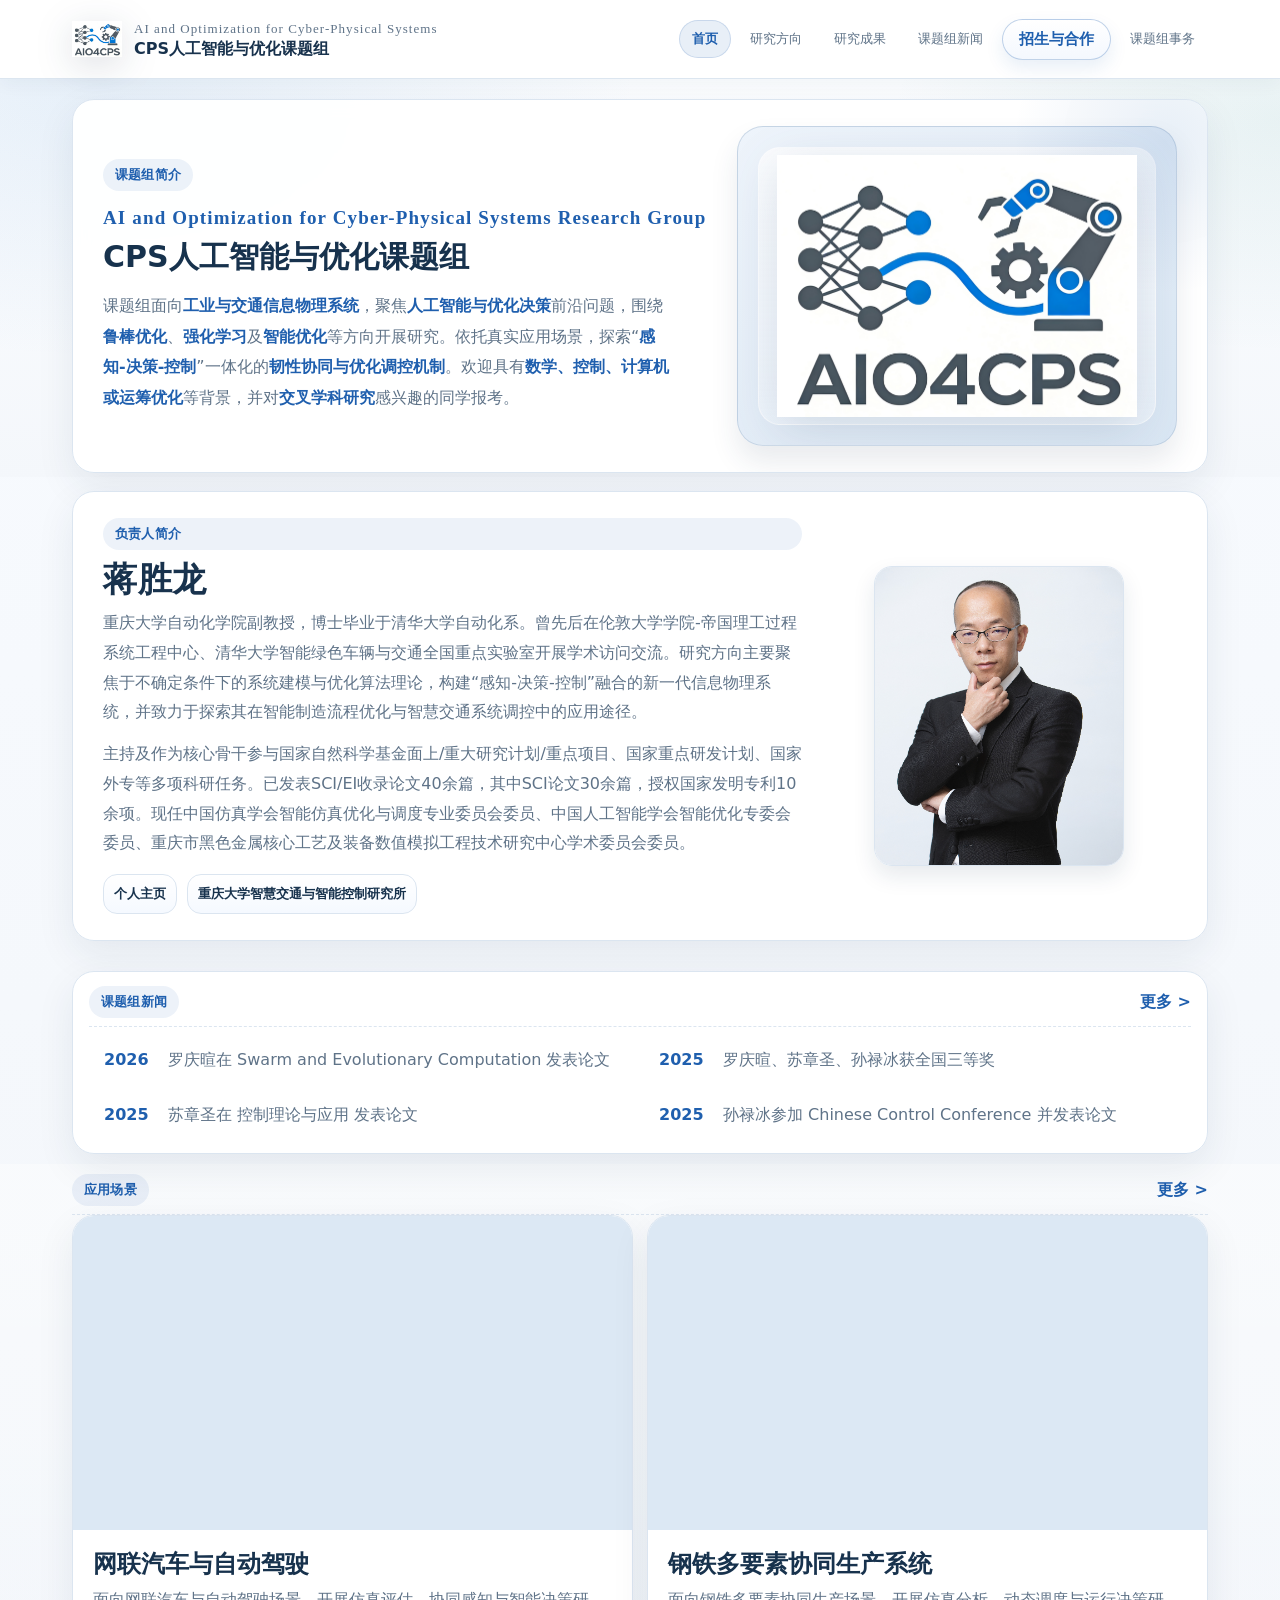
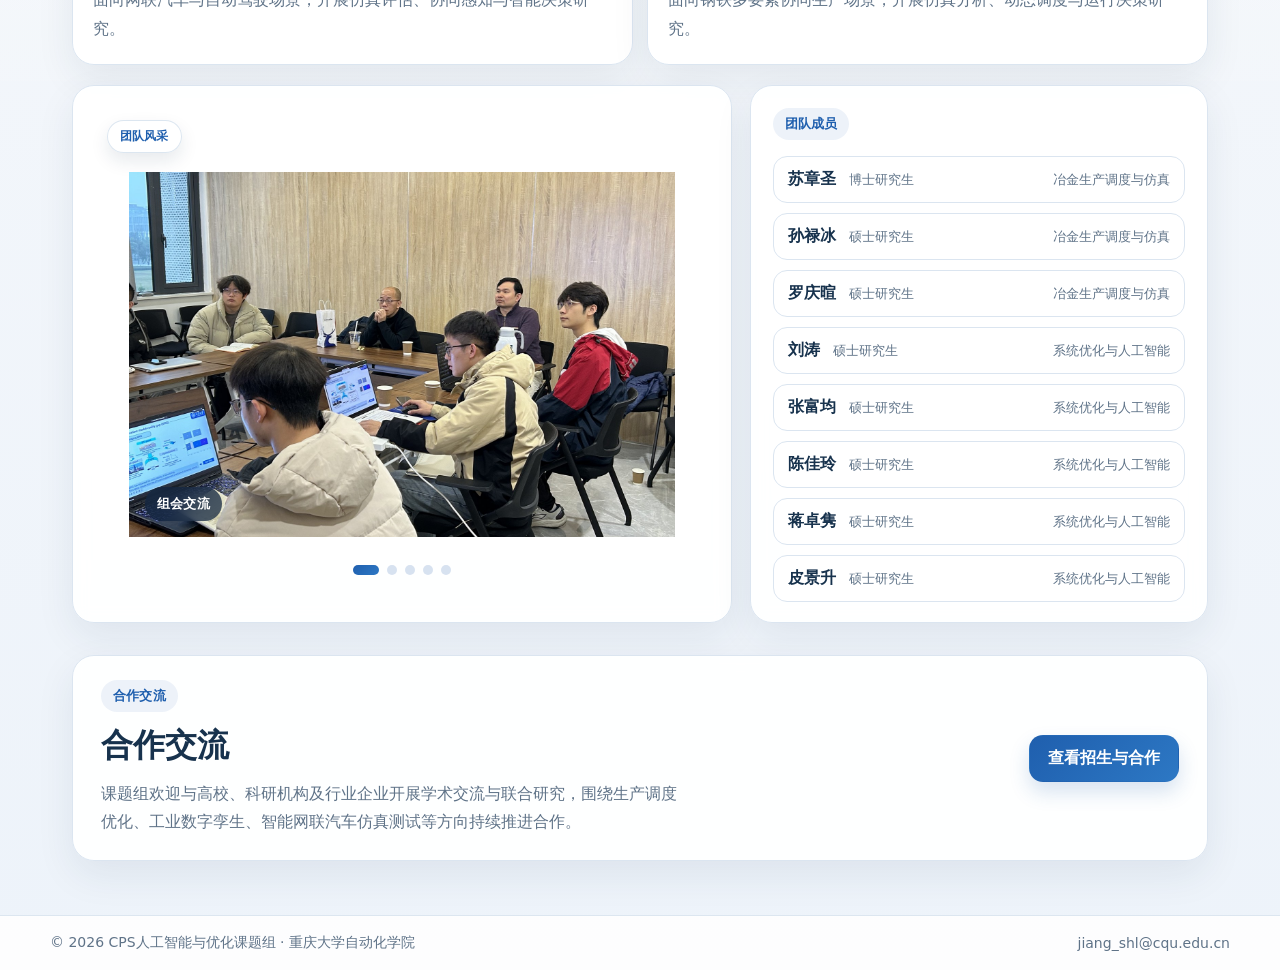
==== index.html @ ee3568c2 "Update affairs portal login" ====
<!DOCTYPE html>
<html lang="zh-CN">
<head>
<meta charset="utf-8"/>
<meta content="width=device-width,initial-scale=1" name="viewport"/>
<title>CPS人工智能与优化课题组 | 重庆大学 | 自动化学院 蒋胜龙课题组 |</title>
<meta content="CPS人工智能与优化课题组主页，展示课题组简介、研究方向、负责人简介、典型应用场景、团队风采与合作交流。" name="description"/>
<meta content="CPS人工智能与优化课题组, 重庆大学, 人工智能, 运筹优化, 信息物理系统, 智能制造, 智慧交通" name="keywords"/>
<meta content="AI and Optimization for Cyber-Physical Systems Research Group, Chongqing University" name="author"/>
<meta content="index,follow" name="robots"/>
<meta content="CPS人工智能与优化课题组 | 重庆大学" property="og:title"/>
<meta content="CPS人工智能与优化课题组主页，展示课题组简介、研究方向、负责人简介、典型应用场景、团队风采与合作交流。" property="og:description"/>
<meta content="website" property="og:type"/>
<meta content="https://aio4cps.top/" property="og:url"/>
<meta content="https://aio4cps.top/assets/img/logo.png" property="og:image"/>
<meta content="zh_CN" property="og:locale"/>
<meta content="summary_large_image" name="twitter:card"/>
<meta content="CPS人工智能与优化课题组 | 重庆大学" name="twitter:title"/>
<meta content="CPS人工智能与优化课题组主页，展示课题组简介、研究方向、负责人简介、典型应用场景、团队风采与合作交流。" name="twitter:description"/>
<meta content="https://aio4cps.top/assets/img/logo.png" name="twitter:image"/>
<meta content="#F4F7FB" name="theme-color"/>
<link href="https://aio4cps.top/" rel="canonical"/>
    <link href="assets/img/logo.png" rel="icon"/>
<link href="assets/css/styles.css" rel="stylesheet"/>
<script defer="" src="assets/js/main.js"></script>
<noscript><style>.reveal{opacity:1 !important; transform:none !important;}</style></noscript>
</head>
<body class="page-home">
<a class="skip-link" href="#main-content">跳到主要内容</a>
<div class="topbar">
<div class="container">
<div class="nav">
<a aria-label="CPS人工智能与优化课题组首页" class="brand" href="index.html">
<img alt="CPS人工智能与优化课题组标识" src="assets/img/logo.png"/>
<span class="brand-text">
<span class="t2">AI and Optimization for Cyber-Physical Systems</span>
<span class="t1">CPS人工智能与优化课题组</span>
</span>
</a>
<div aria-label="Primary" class="navlinks">
<a data-page="index.html" href="index.html">首页</a>
<a data-page="research.html" href="research.html">研究方向</a>
<a data-page="achievements.html" href="achievements.html">研究成果</a>
<a data-page="news.html" href="news.html">课题组新闻</a>
<a data-page="cooperation.html" href="cooperation.html">招生与合作</a>
<a data-page="weekly-report.html" href="weekly-report.html">课题组事务</a>
</div>
<button aria-controls="mobileNav" aria-expanded="false" aria-label="打开导航菜单" class="hamburger" id="hamburger">菜单</button>
</div>
<div aria-label="移动端导航" class="mobile" hidden="" id="mobileNav">
<a data-page="index.html" href="index.html">首页</a>
<a data-page="research.html" href="research.html">研究方向</a>
<a data-page="achievements.html" href="achievements.html">研究成果</a>
<a data-page="news.html" href="news.html">课题组新闻</a>
<a data-page="cooperation.html" href="cooperation.html">招生与合作</a>
<a data-page="weekly-report.html" href="weekly-report.html">课题组事务</a>
</div>
</div>
</div>
<main id="main-content">
<section class="home-intro section-tight">
<div class="container">
<div class="intro-shell card-soft reveal">
<div class="intro-copy">
<span class="section-chip">课题组简介</span>
<div class="intro-name-en">AI and Optimization for Cyber-Physical Systems Research Group</div>
<h1>CPS人工智能与优化课题组</h1>
<p class="hero-lead">
课题组面向<strong class="hero-emphasis">工业与交通信息物理系统</strong>，聚焦<strong class="hero-emphasis">人工智能与优化决策</strong>前沿问题，围绕<strong class="hero-emphasis">鲁棒优化</strong>、<strong class="hero-emphasis">强化学习</strong>及<strong class="hero-emphasis">智能优化</strong>等方向开展研究。依托真实应用场景，探索“<strong class="hero-emphasis">感知-决策-控制</strong>”一体化的<strong class="hero-emphasis">韧性协同与优化调控机制</strong>。欢迎具有<strong class="hero-emphasis">数学、控制、计算机或运筹优化</strong>等背景，并对<strong class="hero-emphasis">交叉学科研究</strong>感兴趣的同学报考。
</p>
</div>
                <div aria-hidden="true" class="intro-visual intro-logo-wrap"><div class="intro-logo-stage"><img alt="" class="intro-logo-large" src="assets/img/logo.png"/></div></div>
</div>
</div>
</section>
<section class="section home-overview-section" id="overview">
<div class="container">
<article class="mentor-merged-card card-soft reveal">
<div class="mentor-merged-copy">
<span class="section-chip">负责人简介</span>
<div class="mentor-name-hero">蒋胜龙</div>
<p>重庆大学自动化学院副教授，博士毕业于清华大学自动化系。曾先后在伦敦大学学院-帝国理工过程系统工程中心、清华大学智能绿色车辆与交通全国重点实验室开展学术访问交流。研究方向主要聚焦于不确定条件下的系统建模与优化算法理论，构建“感知-决策-控制”融合的新一代信息物理系统，并致力于探索其在智能制造流程优化与智慧交通系统调控中的应用途径。</p>
<p>主持及作为核心骨干参与国家自然科学基金面上/重大研究计划/重点项目、国家重点研发计划、国家外专等多项科研任务。已发表SCI/EI收录论文40余篇，其中SCI论文30余篇，授权国家发明专利10余项。现任中国仿真学会智能仿真优化与调度专业委员会委员、中国人工智能学会智能优化专委会委员、重庆市黑色金属核心工艺及装备数值模拟工程技术研究中心学术委员会委员。</p>
<div class="mentor-link-tags">
<a class="topic-pill" href="https://faculty.cqu.edu.cn/ShenglongJiang/zh_CN/index/341867/list/index.htm" rel="noopener" target="_blank">个人主页</a>
<a class="topic-pill" href="https://accu.cqu.edu.cn/kxyj/yjs/zhjtyznkzyjs.htm" rel="noopener" target="_blank">重庆大学智慧交通与智能控制研究所</a>
</div>
</div>
<div class="mentor-merged-side">
<div class="mentor-portrait-shell"><img alt="蒋胜龙老师照片" decoding="async" loading="lazy" src="assets/img/teacher.png"/></div>
</div>
</article>
</div>
</section>
<section class="section section-news-strip">
<div class="container">
<div class="news-strip card-soft reveal">
<div class="news-strip-head"><span class="section-chip">课题组新闻</span><a class="more-link" href="news.html">更多 &gt;</a></div>
<div class="news-strip-list">
<a class="news-strip-item" href="news.html#news-2026-swevo"><span class="news-strip-year">2026</span><span>罗庆暄在 Swarm and Evolutionary Computation 发表论文</span></a>
<a class="news-strip-item" href="news.html#news-2025-huawei-cup"><span class="news-strip-year">2025</span><span>罗庆暄、苏章圣、孙禄冰获全国三等奖</span></a>
<a class="news-strip-item" href="news.html#news-2025-cta"><span class="news-strip-year">2025</span><span>苏章圣在 控制理论与应用 发表论文</span></a>
<a class="news-strip-item" href="news.html#news-2025-ccc"><span class="news-strip-year">2025</span><span>孙禄冰参加 Chinese Control Conference 并发表论文</span></a>
</div>
</div>
</div>
</section>
<section class="section section-surface" id="focus-showcase">
<div class="container">
<div class="news-strip-head reveal">
<span class="section-chip">应用场景</span>
<a class="more-link" href="research.html">更多 &gt;</a>
</div>
<div class="focus-grid">
<article class="focus-card card-soft reveal">
<div class="focus-media"><video autoplay="" loop="" muted="" playsinline="" preload="metadata" src="assets/img/traffic-demo.mp4"></video></div>
<div class="focus-body">
<h3>网联汽车与自动驾驶</h3>
<p>面向网联汽车与自动驾驶场景，开展仿真评估、协同感知与智能决策研究。</p>
</div>
</article>
<article class="focus-card card-soft reveal">
<div class="focus-media"><video autoplay="" loop="" muted="" playsinline="" preload="metadata" src="assets/img/digital-twin-demo.mp4"></video></div>
<div class="focus-body">
<h3>钢铁多要素协同生产系统</h3>
<p>面向钢铁多要素协同生产场景，开展仿真分析、动态调度与运行决策研究。</p>
</div>
</article>
</div>
</div>
</section>
<section class="section section-team-vibes" id="team-vibes">
<div class="container">
<div class="team-vibes-grid">
<div class="team-gallery card-soft reveal" data-carousel="" data-interval="4200">
<div class="team-gallery-stage"><span class="team-gallery-chip">团队风采</span><figure aria-hidden="false" class="team-gallery-slide active" data-carousel-slide="">
<img alt="组会交流" loading="lazy" src="assets/img/team-photo-1.jpg"/>
<figcaption>组会交流</figcaption>
</figure><figure aria-hidden="true" class="team-gallery-slide" data-carousel-slide="">
<img alt="学术讨论" loading="lazy" src="assets/img/team-photo-2.jpg"/>
<figcaption>学术讨论</figcaption>
</figure><figure aria-hidden="true" class="team-gallery-slide" data-carousel-slide="">
<img alt="参加学术报告" loading="lazy" src="assets/img/team-photo-3.jpg"/>
<figcaption>参加学术报告</figcaption>
</figure><figure aria-hidden="true" class="team-gallery-slide" data-carousel-slide="">
<img alt="学术会议" loading="lazy" src="assets/img/team-photo-4.jpg"/>
<figcaption>学术会议</figcaption>
</figure><figure aria-hidden="true" class="team-gallery-slide" data-carousel-slide="">
<img alt="户外活动" loading="lazy" src="assets/img/team-photo-5.jpg"/>
<figcaption>户外活动</figcaption>
</figure></div>
<div class="team-gallery-dots" role="tablist" aria-label="团队风采图片切换"><button aria-label="查看组会交流" aria-selected="true" class="team-gallery-dot active" data-carousel-dot="" role="tab" type="button"></button><button aria-label="查看学术讨论" aria-selected="false" class="team-gallery-dot" data-carousel-dot="" role="tab" type="button"></button><button aria-label="查看参加学术报告" aria-selected="false" class="team-gallery-dot" data-carousel-dot="" role="tab" type="button"></button><button aria-label="查看学术会议" aria-selected="false" class="team-gallery-dot" data-carousel-dot="" role="tab" type="button"></button><button aria-label="查看户外活动" aria-selected="false" class="team-gallery-dot" data-carousel-dot="" role="tab" type="button"></button></div>
</div>
<div class="team-side-stack">
<article class="team-side-card card-soft reveal">
<span class="section-chip">团队成员</span>
<ul class="name-list"><li><span>苏章圣 <em>博士研究生</em></span><em>冶金生产调度与仿真</em></li><li><span>孙禄冰 <em>硕士研究生</em></span><em>冶金生产调度与仿真</em></li><li><span>罗庆暄 <em>硕士研究生</em></span><em>冶金生产调度与仿真</em></li><li><span>刘涛 <em>硕士研究生</em></span><em>系统优化与人工智能</em></li><li><span>张富均 <em>硕士研究生</em></span><em>系统优化与人工智能</em></li><li><span>陈佳玲 <em>硕士研究生</em></span><em>系统优化与人工智能</em></li><li><span>蒋卓隽 <em>硕士研究生</em></span><em>系统优化与人工智能</em></li><li><span>皮景升 <em>硕士研究生</em></span><em>系统优化与人工智能</em></li></ul>
</article>
</div>
</div>
</div>
</section>
<section class="section" id="cooperation-network">
<div class="container">
<article class="cooperation-cta card-soft reveal">
<div class="cooperation-cta-copy">
<span class="section-chip">合作交流</span>
<h2>合作交流</h2>
<p>课题组欢迎与高校、科研机构及行业企业开展学术交流与联合研究，围绕生产调度优化、工业数字孪生、智能网联汽车仿真测试等方向持续推进合作。</p>
</div>
<div class="cooperation-cta-action">
<a class="btn-primary" href="cooperation.html">查看招生与合作</a>
</div>
</article>
</div>
</section>
</main>
<div class="footer">
<div class="container footer-row">
<div>© <span data-current-year=""></span> CPS人工智能与优化课题组 · 重庆大学自动化学院</div>
<div><a href="mailto:jiang_shl@cqu.edu.cn">jiang_shl@cqu.edu.cn</a></div>
</div>
</div>
</body>
</html>
---- assets/css/styles.css ----
:root{
  --bg:#f4f7fb;
  --bg-2:#edf3fa;
  --surface:#ffffff;
  --surface-soft:rgba(255,255,255,.94);
  --line:#dbe5f0;
  --line-strong:#c8d8ea;
  --text:#17324d;
  --muted:#5f7388;
  --primary:#1f5fae;
  --primary-2:#2d78c4;
  --accent:#0f766e;
  --gold:#c18b2f;
  --shadow:0 14px 38px rgba(24,50,77,.08);
  --shadow-soft:0 8px 20px rgba(24,50,77,.06);
  --radius:22px;
  --radius-sm:16px;
  --max:1180px;
}
*{box-sizing:border-box}
html{scroll-behavior:smooth}
body{margin:0;font-family:ui-sans-serif,system-ui,-apple-system,Segoe UI,Roboto,Arial,"PingFang SC","Microsoft YaHei",sans-serif;color:var(--text);background:linear-gradient(180deg,#f8fbff 0%, var(--bg) 52%, var(--bg-2) 100%);min-height:100vh}
a{color:inherit;text-decoration:none}
img,video{display:block;max-width:100%}
svg{width:1em;height:1em;fill:none;stroke:currentColor;stroke-width:1.8;stroke-linecap:round;stroke-linejoin:round}
.container{max-width:var(--max);margin:0 auto;padding:0 22px}
.skip-link{position:absolute;left:-9999px;top:auto}.skip-link:focus{left:14px;top:14px;z-index:120;background:#fff;padding:10px 14px;border-radius:10px;border:1px solid var(--line)}
.topbar{position:sticky;top:0;z-index:60;background:rgba(255,255,255,.92);backdrop-filter:blur(14px);border-bottom:1px solid rgba(219,229,240,.95);box-shadow:0 6px 16px rgba(24,50,77,.04)}
.nav{display:flex;align-items:center;justify-content:space-between;gap:18px;padding:14px 0}
.brand{display:flex;align-items:center;gap:12px;min-width:0}
.brand img{width:36px;height:36px;flex:none}
.brand .t1{font-weight:800;letter-spacing:.2px}
.mentor-name-link,.mentor-portrait-link{color:inherit;text-decoration:none}
.mentor-name-link:hover{color:var(--primary)}
.mentor-portrait-link{display:inline-block}
.brand .t2{font-size:12px;color:var(--muted);margin-top:2px;white-space:nowrap}
.navlinks{display:flex;align-items:center;gap:8px;flex-wrap:wrap;justify-content:flex-end}
.navlinks a,.mobile a{padding:10px 14px;border-radius:999px;color:var(--muted);font-size:14px;border:1px solid transparent;transition:.22s ease}
.navlinks a:hover,.mobile a:hover{background:#fff;color:var(--primary);border-color:var(--line)}
.navlinks a.active,.mobile a.active{background:rgba(31,95,174,.10);border-color:rgba(31,95,174,.16);color:var(--primary);font-weight:700}
.hamburger{display:none;border:1px solid var(--line);background:#fff;border-radius:12px;padding:9px 12px;color:var(--text)}
.mobile{display:none;flex-direction:column;gap:6px;padding:0 0 14px}
.section{padding:54px 0}.section-tight{padding:38px 0}.section-surface{background:linear-gradient(180deg, rgba(255,255,255,.42), rgba(255,255,255,.08))}
.card-soft{background:var(--surface-soft);border:1px solid var(--line);border-radius:var(--radius);box-shadow:var(--shadow);backdrop-filter:blur(8px)}
.section-chip{display:inline-flex;align-items:center;padding:7px 12px;border-radius:999px;background:rgba(31,95,174,.08);color:var(--primary);font-size:13px;font-weight:700;letter-spacing:.2px}
.eyebrow{display:inline-flex;align-items:center;gap:8px;padding:9px 14px;border-radius:999px;background:#fff;border:1px solid var(--line);color:var(--muted);font-size:13px;box-shadow:var(--shadow-soft)}
.section-head{display:flex;align-items:flex-end;justify-content:space-between;gap:16px;margin-bottom:24px}.section-head h2{margin:10px 0 0;font-size:30px;line-height:1.22}.section-head p{margin:10px 0 0;color:var(--muted);max-width:62ch;line-height:1.7}.split-head{align-items:center}.more-link{color:var(--primary);font-weight:700;white-space:nowrap}
.page-title{margin:12px 0 0;font-size:40px;line-height:1.1}.page-lead{margin:12px 0 0;color:var(--muted);line-height:1.75;max-width:60ch}
.home-hero{padding:46px 0 22px;background:radial-gradient(1000px 500px at 8% 0%, rgba(45,120,196,.10), transparent 56%), radial-gradient(800px 520px at 100% 15%, rgba(15,118,110,.08), transparent 58%), linear-gradient(180deg,#f9fcff 0%, rgba(244,247,251,.96) 100%)}
.home-hero-grid{display:grid;grid-template-columns:1.2fr .9fr;gap:22px;align-items:stretch}
.hero-panel{padding:34px 34px 30px;position:relative;overflow:hidden}
.hero-panel::after{content:"";position:absolute;right:-70px;top:-70px;width:250px;height:250px;border-radius:50%;background:radial-gradient(circle, rgba(31,95,174,.12), transparent 66%)}
.hero-panel h1{margin:18px 0 0;font-size:48px;line-height:1.04;letter-spacing:-.8px}
.hero-lead{margin:16px 0 0;color:var(--muted);font-size:17px;line-height:1.88;max-width:60ch}
.hero-emphasis{color:var(--primary);font-weight:800;text-decoration:none}
.hero-stats{display:grid;grid-template-columns:repeat(3,1fr);gap:14px;margin-top:26px}
.stat-card{padding:18px;border-radius:18px;background:linear-gradient(180deg,#fff,#f6f9fd);border:1px solid var(--line);display:grid;gap:4px;transition:.22s ease;min-height:102px}
.stat-card:hover{transform:translateY(-2px);border-color:rgba(31,95,174,.24);box-shadow:var(--shadow-soft)}
.stat-card strong{font-size:34px;color:var(--primary);line-height:1}.stat-card span{font-size:14px;color:var(--muted)}
.hero-actions{display:flex;flex-wrap:wrap;gap:12px;margin-top:24px}
.btn-primary,.btn-secondary{display:inline-flex;align-items:center;justify-content:center;padding:12px 18px;border-radius:14px;border:1px solid transparent;font-weight:700;transition:.22s ease}
.btn-primary{background:linear-gradient(135deg,var(--primary),var(--primary-2));color:#fff;box-shadow:0 10px 20px rgba(31,95,174,.18)}
.btn-primary:hover{transform:translateY(-1px);opacity:.98}
.btn-secondary{background:#fff;border-color:var(--line);color:var(--text)}
.btn-secondary:hover{border-color:rgba(31,95,174,.24);color:var(--primary)}
.pi-panel{display:grid;grid-template-columns:220px 1fr;min-height:100%}
.pi-media{padding:20px;border-right:1px solid var(--line);display:flex;align-items:center;justify-content:center;background:linear-gradient(180deg,#f5f8fd,#eef4fb)}
.pi-media img{width:100%;height:100%;max-height:320px;object-fit:cover;border-radius:18px;border:1px solid var(--line)}
.pi-body{padding:28px}
.pi-body h2{margin:16px 0 4px;font-size:28px}.pi-sub{color:var(--primary);font-weight:700}.pi-body p{margin:14px 0 0;color:var(--muted);line-height:1.8}
.pi-meta{display:grid;gap:12px;margin-top:18px}.pi-meta div{display:flex;gap:10px;align-items:flex-start;color:var(--muted);line-height:1.7}.pi-meta span:first-child{color:var(--primary);font-size:18px;margin-top:2px}
.news-strip{padding:16px 18px}.news-strip-head{display:flex;align-items:center;justify-content:space-between;gap:12px;padding-bottom:10px;border-bottom:1px dashed var(--line)}
.news-strip-list{display:grid;grid-template-columns:repeat(2,minmax(0,1fr));gap:10px;margin-top:14px}.news-strip-item{display:flex;gap:12px;align-items:flex-start;padding:12px 14px;border-radius:14px;background:#fff;border:1px solid transparent;color:var(--muted)}.news-strip-item:hover{border-color:var(--line-strong);color:var(--text)}.news-strip-year{color:var(--primary);font-weight:700;min-width:52px}
.direction-grid{display:grid;grid-template-columns:repeat(2,minmax(0,1fr));gap:18px}.direction-card{padding:22px 22px 20px}.direction-icon{width:46px;height:46px;border-radius:14px;display:grid;place-items:center;background:rgba(31,95,174,.08);color:var(--primary);font-size:22px}.direction-card h3{margin:16px 0 8px;font-size:22px}.direction-card p{margin:0;color:var(--muted);line-height:1.75}
.focus-grid{display:grid;grid-template-columns:repeat(2,minmax(0,1fr));gap:20px}.focus-card{overflow:hidden}.focus-media{aspect-ratio:16/9;background:#dce8f4}.focus-media video,.focus-media img{width:100%;height:100%;object-fit:cover}.focus-body{padding:22px 22px 24px}.focus-tag{display:inline-flex;padding:6px 10px;border-radius:999px;background:rgba(193,139,47,.12);color:#8e6420;font-size:12px;font-weight:700;letter-spacing:.2px}.focus-body h3{margin:14px 0 8px;font-size:26px}.focus-body p{margin:0;color:var(--muted);line-height:1.8}
.focus-media-contain{display:flex;align-items:stretch;justify-content:center;background:#eef3f8}
.focus-media-contain img{object-fit:contain;background:#eef3f8}
.partner-grid{display:grid;grid-template-columns:repeat(4,minmax(0,1fr));gap:18px}.partner-card{padding:22px}.partner-name{font-size:20px;font-weight:800;color:var(--primary);margin-bottom:10px}.partner-card p{margin:0;color:var(--muted);line-height:1.72}
.page-hero{background:linear-gradient(180deg,#f9fbfe 0%, rgba(244,247,251,.88) 100%);border-bottom:1px solid rgba(219,229,240,.82)}
.page-hero-grid{display:grid;grid-template-columns:1.25fr .75fr;gap:22px;align-items:start}
.page-metrics{display:grid;grid-template-columns:repeat(3,minmax(210px,240px));justify-content:center;gap:14px}.metric-card{display:grid;place-items:center;text-align:center;gap:6px;padding:18px 14px;background:#fff;border-radius:18px;border:1px solid var(--line);box-shadow:var(--shadow-soft)}.metric-card strong{font-size:42px;line-height:1;color:var(--primary)}.metric-card span:last-child{color:var(--muted)}.metric-icon{font-size:22px;color:var(--gold)}
.page-aside{padding:22px}.page-aside h3{margin:0 0 12px;font-size:20px}.page-aside p{margin:0;color:var(--muted);line-height:1.75}
.section-nav{display:flex;flex-wrap:wrap;gap:10px;margin-top:22px}.section-nav a{padding:10px 14px;border-radius:999px;background:#fff;border:1px solid var(--line);color:var(--muted);font-weight:700}.section-nav a:hover{border-color:var(--line-strong);color:var(--primary)}
.project-grid{display:grid;grid-template-columns:repeat(2,minmax(0,1fr));gap:18px}.project-card{padding:22px}.project-head{display:grid;gap:12px}.project-fund{font-size:13px;color:var(--primary);font-weight:700}.badge-row{display:flex;flex-wrap:wrap;gap:8px}.badge,.pill{display:inline-flex;align-items:center;padding:6px 10px;border-radius:999px;background:#eef5ff;color:var(--primary);font-size:12px;font-weight:700}.pill-group{display:flex;gap:8px;flex-wrap:wrap}
.project-card h3{margin:14px 0 8px;font-size:22px;line-height:1.45}.project-card p{margin:0;color:var(--muted);line-height:1.78}
.accordion{margin-top:18px;border-radius:20px;border:1px solid var(--line);background:rgba(255,255,255,.95);box-shadow:var(--shadow-soft);overflow:hidden}.accordion + .accordion{margin-top:16px}.accordion summary{cursor:pointer;list-style:none;padding:18px 22px;font-size:18px;font-weight:800;display:flex;align-items:center;justify-content:space-between}.accordion summary::-webkit-details-marker{display:none}.accordion summary::after{content:"+";font-size:24px;line-height:1;color:var(--primary)}.accordion[open] summary::after{content:"−"}.accordion-body{padding:0 22px 22px}
.text-list,.mini-list{list-style:none;margin:0;padding:0;display:grid;gap:12px}.text-list li{padding:16px 0;border-top:1px dashed var(--line);display:grid;gap:6px}.text-list li:first-child{border-top:none}.text-list strong{font-size:16px;line-height:1.6}.text-list span{color:var(--muted);font-size:14px;line-height:1.7}
.paper-list{list-style:none;margin:0;padding:0;display:grid;gap:0}.paper-item{display:grid;grid-template-columns:1fr auto;gap:14px;padding:18px 0;border-top:1px dashed var(--line);align-items:start}.paper-item:first-child{border-top:none}.paper-index{display:none}.paper-content{display:grid;gap:6px}.paper-title{font-size:17px;font-weight:700;line-height:1.65}.paper-title-link{color:var(--text);transition:.2s ease}.paper-title-link:hover{color:var(--primary)}.paper-arrow{margin-left:6px;font-size:14px}.paper-meta,.paper-source{color:var(--muted);font-size:14px;line-height:1.72}.paper-type{font-size:12px;font-weight:700;color:var(--primary);background:#eff5fe;border:1px solid #d8e6f7;border-radius:999px;padding:6px 10px;white-space:nowrap}
.news-layout{display:grid;grid-template-columns:1fr 310px;gap:22px;align-items:start}.news-stack{display:grid;gap:16px}.news-card{display:grid;grid-template-columns:110px 1fr;overflow:hidden}.news-date{background:linear-gradient(180deg,#eef5ff,#f8fbff);border-right:1px solid var(--line);display:flex;align-items:center;justify-content:center;font-size:22px;font-weight:800;color:var(--primary);padding:24px}.news-body{padding:22px 22px 20px}.news-tag{display:inline-flex;padding:5px 10px;border-radius:999px;background:rgba(15,118,110,.10);color:var(--accent);font-size:12px;font-weight:700}.news-body h3{margin:14px 0 8px;font-size:22px;line-height:1.45}.news-body p{margin:0;color:var(--muted);line-height:1.76}.news-side{display:grid;gap:18px}.side-card{padding:22px}.side-card h3{margin:0 0 14px;font-size:20px}.tag-cloud{display:flex;flex-wrap:wrap;gap:8px}.tag-cloud span{padding:8px 12px;border-radius:999px;background:#f0f5fb;color:var(--muted);font-size:13px}.quick-links{display:grid;gap:10px}.quick-links a{padding:12px 14px;border-radius:14px;background:#fff;border:1px solid var(--line);font-weight:700;color:var(--text)}.quick-links a:hover{border-color:var(--line-strong);color:var(--primary)}
.contact-aside .badge{margin-top:10px}
.leader-card{display:grid;grid-template-columns:1.2fr .8fr;gap:0;overflow:hidden}.leader-copy{padding:30px 30px 28px}.leader-copy h2{margin:16px 0 4px;font-size:30px}.leader-copy p{margin:14px 0 0;color:var(--muted);line-height:1.82}.leader-meta{display:grid;gap:10px;margin-top:18px;color:var(--muted);line-height:1.75}.leader-photo{background:linear-gradient(180deg,#f5f8fd,#eef4fb);border-left:1px solid var(--line);display:flex;align-items:center;justify-content:center;padding:20px}.leader-photo img{width:100%;max-width:340px;max-height:360px;object-fit:cover;border-radius:20px;border:1px solid var(--line)}
.two-col-grid{display:grid;grid-template-columns:repeat(2,minmax(0,1fr));gap:18px}.info-card{padding:22px}.card-head{display:flex;align-items:center;gap:12px;color:var(--primary)}.card-head svg{font-size:22px}.card-head h3{margin:0;font-size:22px;color:var(--text)}.mini-list li{position:relative;padding-left:18px;color:var(--muted);line-height:1.82}.mini-list li::before{content:"";position:absolute;left:0;top:.78em;width:7px;height:7px;border-radius:50%;background:var(--gold)}
.footer{margin-top:32px;border-top:1px solid rgba(219,229,240,.95);background:rgba(255,255,255,.88)}.footer-row{display:flex;align-items:center;justify-content:space-between;gap:14px;padding:22px 0;color:var(--muted);font-size:14px}
.reveal{opacity:0;transform:translateY(18px);transition:opacity .55s ease, transform .55s ease}.reveal.in{opacity:1;transform:none}
@media (max-width:1024px){
  .home-hero-grid,.page-hero-grid,.leader-card,.news-layout,.focus-grid{grid-template-columns:1fr}
  .pi-panel{grid-template-columns:1fr}
  .pi-media{border-right:none;border-bottom:1px solid var(--line)}
  .leader-photo{border-left:none;border-top:1px solid var(--line)}
  .partner-grid{grid-template-columns:repeat(2,minmax(0,1fr))}
  .project-grid,.direction-grid,.two-col-grid{grid-template-columns:1fr 1fr}
  .page-metrics{grid-template-columns:repeat(3,minmax(190px,220px));justify-content:center}
}
@media (max-width:720px){
  .navlinks{display:none}.hamburger{display:inline-flex}.mobile{display:flex}
  .brand .t2{display:none}
  .section{padding:42px 0}.page-title{font-size:34px}.hero-panel h1{font-size:40px}
  .hero-stats,.page-metrics,.project-grid,.direction-grid,.focus-grid,.two-col-grid,.partner-grid,.news-strip-list{grid-template-columns:1fr}
  .news-card{grid-template-columns:1fr}.news-date{border-right:none;border-bottom:1px solid var(--line);justify-content:flex-start;padding:16px 22px}
  .paper-item{grid-template-columns:auto 1fr}.paper-type{grid-column:2;justify-self:start}
  .footer-row{flex-direction:column;align-items:flex-start}
}


/* v17 structural refinement */
.home-intro{padding:46px 0 18px;background:radial-gradient(960px 500px at 8% 0%, rgba(45,120,196,.10), transparent 56%), radial-gradient(700px 420px at 100% 10%, rgba(15,118,110,.08), transparent 56%), linear-gradient(180deg,#fbfdff 0%, rgba(244,247,251,.96) 100%)}
.intro-shell{display:grid;grid-template-columns:1.22fr .78fr;gap:22px;padding:34px;align-items:center;overflow:hidden;position:relative}
.intro-shell::after{content:"";position:absolute;right:-120px;top:-120px;width:320px;height:320px;border-radius:50%;background:radial-gradient(circle, rgba(31,95,174,.10), transparent 68%)}
.intro-copy{position:relative;z-index:1}
.intro-copy h1{margin:16px 0 0;font-size:48px;line-height:1.06;letter-spacing:-.8px}
.intro-copy .hero-lead{max-width:56ch;margin:16px 0 0;font-size:17px;line-height:1.92}
.intro-visual{position:relative;display:grid;place-items:center;min-height:100%}
.intro-visual-card{position:absolute;left:18px;top:18px;display:flex;align-items:center;gap:14px;padding:14px 16px;border-radius:18px;background:rgba(255,255,255,.92);border:1px solid rgba(219,229,240,.9);box-shadow:var(--shadow-soft);z-index:2}
.intro-visual-card img{width:40px;height:40px}
.intro-visual-copy{display:grid;gap:2px}
.intro-visual-copy strong{font-size:15px;letter-spacing:.3px}
.intro-visual-copy span{font-size:12px;color:var(--muted)}
.intro-visual-graphic{width:100%;max-width:360px;height:auto;color:var(--primary)}
.home-overview-section{padding-top:20px}
.home-overview-grid{display:grid;grid-template-columns:1.02fr .98fr;gap:22px;align-items:stretch}
.module-card,.mentor-card-modern,.coop-panel-modern{padding:28px}
.module-card h2,.mentor-card-modern h2,.coop-panel-modern h2{margin:14px 0 0;font-size:30px;line-height:1.18}
.module-card p,.mentor-card-modern p,.coop-panel-modern p{margin:14px 0 0;color:var(--muted);line-height:1.82}
.topic-grid{display:grid;grid-template-columns:repeat(2,minmax(0,1fr));gap:12px;margin-top:20px}
.topic-pill{display:flex;align-items:center;justify-content:center;padding:14px 16px;border-radius:16px;background:linear-gradient(180deg,#fff,#f5f9ff);border:1px solid var(--line);font-weight:700;color:var(--text);min-height:58px}
.mentor-card-modern{display:grid;grid-template-columns:1.1fr .8fr;gap:0;overflow:hidden}
.mentor-card-copy{padding-right:18px}
.mentor-subline{margin-top:10px;color:var(--primary);font-weight:700;line-height:1.65}
.mentor-card-photo{display:flex;align-items:center;justify-content:center;padding:18px 18px 18px 0}
.mentor-card-photo img{width:100%;max-width:280px;max-height:340px;object-fit:cover;border-radius:20px;border:1px solid var(--line);box-shadow:var(--shadow-soft)}
.section-head-compact{margin-bottom:22px}
.section-head-compact h2{font-size:32px}
.focus-card .focus-body{padding:24px}
.focus-card .focus-body h3{margin:2px 0 8px;font-size:28px}
.cooperation-cta{display:grid;grid-template-columns:1.08fr auto;gap:24px;align-items:center;padding:30px 32px}
.cooperation-cta h2{margin:14px 0 0;font-size:32px}
.cooperation-cta p{margin:14px 0 0;color:var(--muted);line-height:1.82;max-width:58ch}
.cooperation-cta-action{display:flex;align-items:center;justify-content:flex-end}
.page-hero-minimal .page-title{margin:0;font-size:42px}
.page-hero-minimal .page-lead{margin:10px 0 0;max-width:52ch}
.page-hero-simple{padding:8px 0}
.results-top{display:grid;gap:22px;align-items:center}
.result-metrics{max-width:900px;margin-inline:auto}
.simple-heading{margin-bottom:20px;border-left:4px solid rgba(31,95,174,.18);padding-left:14px}
.simple-heading h2{margin:0;font-size:30px;line-height:1.18}
.news-archive-wrap{display:grid;gap:16px}
.news-year-accordion summary{font-size:22px}
.news-paper-list{list-style:none;margin:0;padding:0;display:grid;gap:12px}
.news-paper-item{display:grid;grid-template-columns:auto 1fr;gap:14px;padding:14px 0;border-top:1px dashed var(--line);align-items:start}
.news-paper-item:first-child{border-top:none}
.news-paper-tag{display:inline-flex;align-items:center;justify-content:center;padding:6px 10px;border-radius:999px;background:rgba(15,118,110,.10);color:var(--accent);font-size:12px;font-weight:700;min-width:72px}
.news-paper-copy{display:grid;gap:6px}
.news-paper-title{font-size:16px;font-weight:700;line-height:1.68}
.news-paper-link{color:var(--text)}
.news-paper-link:hover{color:var(--primary)}
.news-paper-meta{color:var(--muted);font-size:14px;line-height:1.72}
.coop-grid-modern{align-items:stretch}
.spaced-list{margin-top:16px}
.spaced-list li{padding-left:20px}
.admission-lead,.coop-lead{padding:14px 16px;border-radius:14px;background:linear-gradient(180deg,#f7fbff,#eef5ff);border:1px solid rgba(219,229,240,.95)}
.support-list{display:grid;gap:12px;margin-top:16px}
.support-item{display:grid;grid-template-columns:auto 1fr;gap:14px;align-items:start;padding:14px 0;border-top:1px dashed var(--line)}
.support-item:first-child{border-top:none}
.support-index{display:inline-flex;align-items:center;justify-content:center;min-width:34px;height:34px;padding:0 8px;border-radius:10px;background:rgba(31,95,174,.10);color:var(--primary);font-size:13px;font-weight:800}
.support-item h3{margin:0;color:var(--primary);font-size:17px;line-height:1.35}
.coop-panel-modern .support-item p{margin:6px 0 0;color:var(--muted);line-height:1.78}
.inline-contact{margin-top:18px;padding-top:16px;border-top:1px dashed var(--line);color:var(--muted);font-weight:700}
.inline-contact a{color:var(--primary)}
.partner-badges{display:flex;flex-wrap:wrap;gap:10px;margin-top:18px;padding-top:16px;border-top:1px dashed var(--line)}
.partner-badges span{padding:10px 14px;border-radius:999px;background:linear-gradient(180deg,#f7fbff,#eef5ff);border:1px solid var(--line);font-weight:700;color:var(--primary)}

/* weekly report */
.report-section{padding-top:24px}
.report-access-grid{display:grid;grid-template-columns:repeat(2,minmax(0,1fr));gap:18px;align-items:stretch}
.report-access-card,.report-panel{padding:24px}
.report-access-card h2,.report-panel h2{margin:12px 0 0;font-size:26px;line-height:1.24}
.report-access-card .form-label{margin-top:18px}
.report-code-row{display:grid;grid-template-columns:1fr auto;gap:10px;margin-top:8px}
.form-label{display:block;font-weight:800;color:var(--text);margin:14px 0 8px}
.form-input{width:100%;min-height:46px;border:1px solid var(--line);border-radius:14px;background:#fff;color:var(--text);padding:11px 13px;font:inherit;outline:none;transition:border-color .2s ease, box-shadow .2s ease}
.form-input:focus{border-color:rgba(31,95,174,.48);box-shadow:0 0 0 4px rgba(31,95,174,.10)}
.form-message{min-height:22px;margin:10px 0 0;color:var(--muted);line-height:1.6}
.form-message.is-error{color:#b42318}
.form-message.is-success{color:var(--accent);font-weight:700}
.report-workspace{margin-top:20px}
.report-panel-head{display:flex;align-items:flex-start;justify-content:space-between;gap:14px;margin-bottom:18px}
.report-form{display:grid;gap:2px;max-width:620px}
.report-file-input{padding:10px;background:#fff}
.report-admin-grid{display:grid;grid-template-columns:minmax(320px,.88fr) minmax(0,1.12fr);gap:18px;align-items:start}
.report-list{display:grid;gap:12px}
.report-item{display:grid;gap:10px;padding:16px;border:1px solid var(--line);border-radius:16px;background:linear-gradient(180deg,#fff,#f8fbff)}
.report-item-head{display:flex;align-items:flex-start;justify-content:space-between;gap:12px}
.report-item-title{font-weight:800;font-size:18px;line-height:1.35}
.report-item-meta{display:grid;gap:4px;color:var(--muted);font-size:14px;line-height:1.55}
.report-item-actions{display:flex;flex-wrap:wrap;gap:8px}
.report-item-actions .btn-secondary,.report-item-actions .btn-primary{padding:9px 12px;border-radius:12px;font-size:14px}
.report-empty{display:grid;place-items:center;min-height:180px;padding:26px;border:1px dashed var(--line-strong);border-radius:16px;color:var(--muted);background:#fff;text-align:center;line-height:1.7}
.report-preview{min-height:420px}
.report-preview iframe,.report-preview object{width:100%;min-height:560px;border:1px solid var(--line);border-radius:16px;background:#fff}
.report-preview-card{display:grid;gap:14px;padding:22px;border:1px dashed var(--line-strong);border-radius:16px;background:#fff;color:var(--muted);line-height:1.7}
.report-preview-card strong{color:var(--text)}
.affairs-login-layout{display:grid;grid-template-columns:minmax(0,.88fr) minmax(320px,.62fr);gap:18px;align-items:stretch}
.affairs-module-card,.affairs-login-card,.affairs-sidebar{padding:24px}
.affairs-module-card{display:flex;flex-direction:column;justify-content:space-between;min-height:340px;background:linear-gradient(180deg,#fff,#f6f9fd)}
.affairs-module-card h2,.affairs-login-card h2,.affairs-sidebar h2{margin:12px 0 0;font-size:28px;line-height:1.2}
.affairs-module-card p,.affairs-sidebar p,.report-panel-head p{margin:10px 0 0;color:var(--muted);line-height:1.7}
.affairs-module-list{display:grid;gap:10px;margin-top:24px}
.affairs-module-list span,.affairs-side-nav a,.affairs-side-nav span{display:flex;align-items:center;min-height:44px;padding:11px 13px;border-radius:12px;border:1px solid var(--line);background:#fff;color:var(--muted);font-weight:700}
.affairs-module-list .active,.affairs-side-nav a.active{background:rgba(31,95,174,.10);border-color:rgba(31,95,174,.22);color:var(--primary)}
.affairs-login-card{display:grid;align-content:center}
.affairs-login-card .btn-primary,.report-form .btn-primary{margin-top:14px}
.affairs-shell{display:grid;grid-template-columns:260px minmax(0,1fr);gap:18px;align-items:start}
.affairs-sidebar{position:sticky;top:92px;display:grid;gap:20px;background:linear-gradient(180deg,#fff,#f7fbff)}
.affairs-side-nav{display:grid;gap:10px}
.affairs-side-nav a,.affairs-side-nav span{justify-content:flex-start}
.affairs-main{display:grid;gap:18px;min-width:0}
.report-dashboard{display:grid;grid-template-columns:repeat(3,minmax(0,1fr));gap:14px}
.report-dashboard .metric-card{min-height:118px}
.report-dashboard .metric-card span:first-child{color:var(--muted);font-weight:700}
.report-dashboard .metric-small{font-size:30px}
.report-tip{margin:6px 0 0;color:var(--primary);font-size:14px;font-weight:700;line-height:1.6}
.form-input[readonly]{background:#f6f9fd;color:var(--muted)}
@media (max-width:1024px){
  .intro-shell,.home-overview-grid,.mentor-card-modern,.cooperation-cta,.report-admin-grid,.affairs-login-layout,.affairs-shell{grid-template-columns:1fr}
  .affairs-sidebar{position:static}
  .mentor-card-photo{padding:0 28px 28px}
  .cooperation-cta-action{justify-content:flex-start}
}
@media (max-width:720px){
  .intro-shell{padding:26px}
  .intro-copy h1{font-size:40px}
  .topic-grid{grid-template-columns:1fr}
  .mentor-card-modern,.cooperation-cta,.intro-shell{gap:18px}
  .intro-visual-card{position:relative;left:auto;top:auto;margin-bottom:12px}
  .page-hero-minimal .page-title{font-size:34px}
  .simple-heading h2,.module-card h2,.mentor-card-modern h2,.coop-panel-modern h2,.cooperation-cta h2,.section-head-compact h2{font-size:26px}
  .news-paper-item{grid-template-columns:1fr}
  .report-access-grid,.report-code-row{grid-template-columns:1fr}
  .report-panel-head,.report-item-head{display:grid}
  .report-preview iframe,.report-preview object{min-height:420px}
  .affairs-module-card,.affairs-login-card,.affairs-sidebar,.report-panel{padding:20px}
  .report-dashboard{grid-template-columns:1fr}
}


/* v18 refinement */
.home-intro{padding:42px 0 14px}
.intro-shell{grid-template-columns:1.18fr .82fr;gap:18px;padding:30px 34px}
.intro-copy .hero-lead{max-width:54ch}
.intro-visual.intro-logo-wrap{display:flex;align-items:center;justify-content:center}
.intro-logo-stage{position:relative;display:grid;place-items:center;width:100%;min-height:280px;border-radius:26px;background:radial-gradient(circle at 50% 45%, rgba(45,120,196,.16), rgba(45,120,196,.06) 38%, rgba(255,255,255,.88) 72%);border:1px solid rgba(219,229,240,.92);overflow:hidden}
.intro-logo-stage::before{content:"";position:absolute;inset:20px;border-radius:22px;background:linear-gradient(180deg, rgba(255,255,255,.92), rgba(245,249,255,.72));border:1px solid rgba(219,229,240,.75)}
.intro-logo-large{position:relative;z-index:1;width:min(290px,70%);filter:drop-shadow(0 14px 28px rgba(31,95,174,.18))}
#focus-showcase{padding-top:34px;padding-bottom:46px}
.section-head-compact{margin-bottom:16px}
.section-head-compact h2{font-size:30px}
.focus-grid{gap:16px}
.focus-card .focus-body{padding:20px 22px 22px}
.focus-card .focus-body h3{margin:0 0 6px;font-size:25px}
#projects-accordion{margin-top:0}
#projects-accordion summary{font-size:20px}
#projects-accordion .accordion-body{padding-top:4px}
.news-paper-title{font-size:16px;line-height:1.9}
.news-paper-venue{color:var(--primary);font-weight:800}
.news-paper-title-text{font-weight:700}
.page-hero-contact{display:grid;grid-template-columns:1.05fr .95fr;gap:22px;align-items:stretch}
.page-hero-simple{display:flex;flex-direction:column;justify-content:center;padding:8px 0}
.contact-hero-card{padding:24px 26px;display:flex;flex-direction:column;justify-content:center}
.contact-hero-card h2{margin:0;font-size:26px;line-height:1.2}
.contact-hero-card p{margin:10px 0 0;color:var(--muted);line-height:1.74}
.contact-hero-mail{display:inline-flex;margin-top:12px;font-size:19px;font-weight:800;color:var(--primary);word-break:break-all}
.contact-hero-mail:hover{color:var(--primary-2)}
@media (max-width:1024px){
  .page-hero-contact{grid-template-columns:1fr}
}
@media (max-width:720px){
  .intro-logo-stage{min-height:220px}
  .intro-logo-large{width:min(220px,64%)}
  #focus-showcase{padding-top:26px;padding-bottom:38px}
  .contact-hero-card h2{font-size:24px}
  .contact-hero-mail{font-size:18px}
}


/* v20 spacing refinement */
.section{padding:32px 0}
.section-tight{padding:24px 0}
.section-head{margin-bottom:18px}
.section-head h2{margin-top:8px}
.page-title{margin-top:8px}
.page-lead{margin-top:10px;line-height:1.68}
.page-hero.section-tight{padding-top:24px;padding-bottom:14px}
.footer{margin-top:22px}
.footer-row{padding:18px 0}

.home-intro{padding:30px 0 8px}
.intro-shell{gap:16px;padding:26px 30px}
.home-overview-section{padding-top:16px;padding-bottom:24px}
.module-card,.mentor-card-modern,.coop-panel-modern{padding:24px}
.module-card h2,.mentor-card-modern h2,.coop-panel-modern h2{margin-top:12px}
.module-card p,.mentor-card-modern p,.coop-panel-modern p{margin-top:12px;line-height:1.76}
.topic-grid{margin-top:16px}
  .section-news-strip{padding-top:18px;padding-bottom:22px}
  .news-strip{padding:14px 16px}
  .news-strip-head{padding-bottom:8px}
  .news-strip-list{margin-top:10px;gap:8px}
  #focus-showcase{padding-top:24px;padding-bottom:30px}
  .section-head-compact{margin-bottom:12px}
  .focus-grid{gap:14px}
.focus-card .focus-body{padding:18px 20px 20px}
.focus-card .focus-body h3{margin:0 0 6px;font-size:24px}
#cooperation-network{padding-top:24px;padding-bottom:32px}
.cooperation-cta{gap:18px;padding:24px 28px}
.cooperation-cta h2{margin-top:12px}
.cooperation-cta p{margin-top:12px;line-height:1.76}

.results-top{gap:18px}
.result-metrics{max-width:880px;margin-inline:auto}
.page-metrics{gap:12px}
.metric-card{padding:16px 12px}
.metric-card strong{font-size:38px}
.simple-heading{margin-bottom:14px}
.simple-heading h2{font-size:28px}
#project-list{padding-top:22px;padding-bottom:28px}
#paper-list{padding-top:26px;padding-bottom:28px}
#ip-list{padding-top:26px;padding-bottom:30px}
.accordion{margin-top:14px}
.accordion + .accordion{margin-top:12px}
.accordion summary{padding:16px 20px;font-size:17px}
.accordion-body{padding:0 20px 18px}
.project-grid,.two-col-grid{gap:16px}
.project-card,.info-card{padding:20px}
.project-card h3{margin:12px 0 6px;font-size:21px}
.project-card p{line-height:1.72}
.paper-item{padding:15px 0;gap:12px}
.paper-title{line-height:1.56}
.paper-meta,.paper-source{line-height:1.62}
.text-list li{padding:14px 0}

.page-news .page-hero.section-tight{padding-bottom:12px}
.page-news .section{padding-top:22px;padding-bottom:28px}
.news-archive-wrap{gap:12px}
.news-year-accordion summary{font-size:20px}
.news-paper-item{padding:12px 0;gap:12px}
.news-paper-title{line-height:1.72}
.news-paper-meta{line-height:1.64}

.page-cooperation .page-hero.section-tight{padding-bottom:14px}
.page-hero-contact{gap:18px}
.page-cooperation .page-hero-contact{grid-template-columns:1fr auto;align-items:center}
.contact-hero-card{padding:22px 24px}
.contact-hero-card p{margin-top:9px;line-height:1.7}
.page-cooperation .section{padding-top:24px;padding-bottom:30px}
.spaced-list{margin-top:14px}
.spaced-list li{line-height:1.72}
.partner-badges{margin-top:14px;padding-top:14px}

@media (max-width:720px){
  .section{padding:24px 0}
  .section-tight{padding:18px 0}
  .home-intro{padding:22px 0 6px}
  .intro-shell{padding:22px}
  .home-overview-section{padding-top:12px;padding-bottom:18px}
  .section-news-strip{padding-top:14px;padding-bottom:18px}
  #focus-showcase{padding-top:18px;padding-bottom:22px}
  #cooperation-network{padding-top:18px;padding-bottom:24px}
  #project-list,#paper-list,#ip-list,.page-news .section,.page-cooperation .section{padding-top:18px;padding-bottom:22px}
  .module-card,.mentor-card-modern,.coop-panel-modern,.project-card,.info-card,.contact-hero-card,.cooperation-cta{padding:18px}
  .accordion summary{padding:14px 16px}
  .accordion-body{padding:0 16px 16px}
  .footer-row{padding:16px 0}
}


/* v22 logo and layout refresh */
.nav{gap:14px;padding:12px 0}
.brand{display:flex;align-items:center;justify-content:flex-start;gap:12px;flex:0 1 auto;min-width:0;padding:2px 0}
.brand img{width:50px;height:50px;flex:none;object-fit:contain;display:block;filter:drop-shadow(0 8px 18px rgba(16,35,62,.14))}
.brand-text{display:flex;flex-direction:column;min-width:0}
.brand .t2{font-family:"Times New Roman",Times,serif;font-size:13px;line-height:1.15;letter-spacing:.08em;color:var(--muted);white-space:nowrap}
.brand .t1{margin-top:3px;font-size:16px;font-weight:800;line-height:1.12;letter-spacing:0;color:#18324d;white-space:nowrap}
.navlinks{gap:6px;flex:1 1 auto;min-width:0}
.navlinks a,.mobile a{padding:9px 12px;font-size:13px}
.navlinks a[href="cooperation.html"]{padding:10px 16px;border:1px solid rgba(31,95,174,.28);background:linear-gradient(180deg,#ffffff,#f4f8fe);color:var(--primary);font-size:15px;font-weight:800;box-shadow:0 8px 18px rgba(31,95,174,.10)}
.navlinks a[href="cooperation.html"]:hover{border-color:rgba(31,95,174,.42);background:linear-gradient(180deg,#ffffff,#eef5ff);color:var(--primary-2)}
@media (max-width:980px){.brand img{width:44px;height:44px}.brand .t1{font-size:14px}.brand .t2{font-size:12px;letter-spacing:.06em}.navlinks a,.mobile a{padding:8px 10px;font-size:12px}}
@media (max-width:720px){.brand img{width:40px;height:40px}.brand .t1{font-size:14px}.brand .t2{display:none}}

.mobile[hidden]{display:none !important}
@media (max-width:720px){
  .mobile{display:flex;flex-direction:row;flex-wrap:nowrap;gap:8px;overflow-x:auto;overflow-y:hidden;padding:0 0 10px;scrollbar-width:none;-webkit-overflow-scrolling:touch}
  .mobile::-webkit-scrollbar{display:none}
  .mobile a{flex:0 0 auto;white-space:nowrap;padding:8px 12px;border-radius:999px}
}

.home-intro{padding:20px 0 4px}
.intro-shell{grid-template-columns:minmax(0,1.16fr) minmax(320px,.84fr);gap:26px;align-items:center;padding:26px 30px}
.intro-name-en{margin-top:16px;font-family:"Times New Roman",Times,serif;font-size:19px;line-height:1.15;letter-spacing:.06em;color:var(--primary);font-weight:700;text-transform:none}
.intro-copy h1{margin:10px 0 0;font-size:30px;line-height:1.22;letter-spacing:0}
.intro-copy .hero-lead{max-width:56ch;font-size:16px;line-height:1.9}
.intro-logo-stage{background:
radial-gradient(circle at 34% 34%, rgba(27,119,214,.12), transparent 18%),
radial-gradient(circle at 74% 64%, rgba(73,91,113,.10), transparent 16%),
linear-gradient(145deg,#eef4fb 0%, #e4edf7 48%, #d9e6f3 100%);
border:1px solid rgba(148,171,196,.38);
box-shadow:0 16px 28px rgba(35,61,92,.10)}
.intro-logo-stage::before{content:"";position:absolute;inset:20px;border-radius:22px;background:linear-gradient(180deg, rgba(255,255,255,.76), rgba(246,250,254,.58));border:1px solid rgba(255,255,255,.62)}
.intro-logo-stage{min-height:320px}
.intro-logo-large{width:min(432px,82%);height:auto;filter:drop-shadow(0 12px 24px rgba(49,77,112,.16))}

.home-overview-section{padding-top:14px}
.section-news-strip{padding-top:6px;padding-bottom:10px}
#focus-showcase{padding-top:10px;padding-bottom:16px}
.mentor-merged-card{display:grid;grid-template-columns:minmax(0,1.22fr) minmax(220px,.62fr);gap:20px;padding:26px 30px;align-items:center}
.mentor-merged-copy{display:flex;flex-direction:column;justify-content:center}
.mentor-merged-copy h2{margin:12px 0 0;font-size:30px;line-height:1.18}
.mentor-name-hero{margin:12px 0 0;font-size:34px;font-weight:800;line-height:1;color:#18324d;letter-spacing:.02em}
.mentor-merged-copy p{margin:12px 0 0;color:var(--muted);font-size:16px;line-height:1.86}
.mentor-link-tags{display:flex;flex-wrap:wrap;gap:10px;margin-top:16px}
.mentor-link-tags .topic-pill{text-decoration:none}
.mentor-merged-copy .topic-grid{margin-top:16px;gap:10px;grid-template-columns:repeat(3,minmax(0,1fr))}
.mentor-merged-copy .topic-pill{padding:8px 10px;border-radius:14px;min-height:40px;font-size:13px;font-weight:700}
.mentor-merged-side{display:flex;align-items:center;justify-content:center;align-self:center}
.mentor-portrait-shell{display:flex;align-items:center;justify-content:center;padding:0;border-radius:0;background:transparent;border:0}
.mentor-portrait-shell img{width:min(290px,100%);border-radius:18px;border:1px solid var(--line);box-shadow:0 10px 22px rgba(24,50,77,.10)}

.section-team-vibes{padding-top:4px;padding-bottom:8px}
.team-vibes-grid{display:grid;grid-template-columns:1.18fr .82fr;gap:18px;align-items:stretch}
.team-gallery{padding:16px;display:grid;gap:12px;overflow:hidden}
.team-gallery-stage{position:relative;min-height:420px;padding-top:54px;border-radius:20px;background:transparent;overflow:hidden}
.team-gallery-chip{position:absolute;left:18px;top:18px;z-index:3;display:inline-flex;align-items:center;padding:7px 12px;border-radius:999px;background:rgba(255,255,255,.92);backdrop-filter:blur(10px);border:1px solid rgba(219,229,240,.96);color:var(--primary);font-size:12px;font-weight:700;letter-spacing:.16px;box-shadow:0 8px 18px rgba(24,50,77,.10)}
.team-gallery-slide{position:absolute;left:0;right:0;top:54px;bottom:0;opacity:0;transform:scale(1.02);transition:opacity .55s ease, transform .55s ease;pointer-events:none}
.team-gallery-slide.active{opacity:1;transform:scale(1);pointer-events:auto}
.team-gallery-slide.leaving{opacity:0}
.team-gallery-slide img{width:100%;height:100%;object-fit:cover;object-position:center 50%}
.team-gallery-slide figcaption{position:absolute;left:16px;bottom:16px;padding:8px 12px;border-radius:999px;background:rgba(16,35,62,.72);backdrop-filter:blur(10px);color:#fff;font-size:13px;font-weight:700;letter-spacing:.2px}
.team-gallery-dots{display:flex;justify-content:center;gap:8px}
.team-gallery-dot{width:10px;height:10px;border-radius:999px;border:0;background:rgba(31,95,174,.18);padding:0;cursor:pointer;transition:.2s ease}
.team-gallery-dot.active{width:26px;background:linear-gradient(135deg,var(--primary),var(--primary-2))}
.team-side-stack{display:grid;gap:14px}
.team-side-card{padding:22px 22px 20px}
.team-side-card h3{margin:12px 0 0;font-size:24px}
.team-side-card p{margin:12px 0 0;color:var(--muted);line-height:1.8}
.name-list{list-style:none;margin:16px 0 0;padding:0;display:grid;gap:10px}
.name-list li{display:flex;justify-content:space-between;gap:10px;align-items:center;padding:12px 14px;border-radius:14px;background:#fff;border:1px solid var(--line)}
.name-list span{font-weight:700}
.name-list em{font-style:normal;color:var(--muted);font-size:13px}
.name-list span em{margin-left:8px;font-weight:400}
.destination-badges{display:flex;flex-wrap:wrap;gap:10px;margin-top:16px}
.destination-badges span{display:inline-flex;align-items:center;padding:8px 12px;border-radius:999px;background:#eef5ff;color:var(--primary);font-size:13px;font-weight:700}
.inline-destination{margin-top:18px;padding-top:16px;border-top:1px dashed var(--line)}
.inline-destination h3{margin:0;font-size:20px;color:var(--text)}
.inline-destination p{margin:8px 0 0;color:var(--muted);line-height:1.76}

.coop-content-section{padding-top:34px}
.coop-content-section .coop-panel-modern{position:relative;overflow:hidden;background:linear-gradient(180deg,rgba(255,255,255,.98),rgba(247,251,255,.94));border-color:rgba(200,216,234,.95)}
.coop-content-section .coop-panel-modern::before{content:"";position:absolute;left:0;right:0;top:0;height:4px;background:linear-gradient(90deg,var(--primary),var(--primary-2),var(--accent))}
.coop-content-section .section-chip{box-shadow:0 8px 16px rgba(31,95,174,.08)}
.coop-content-section .admission-lead,.coop-content-section .coop-lead{margin-top:18px;background:linear-gradient(180deg,#f5f9ff,#eef6ff);box-shadow:inset 4px 0 0 rgba(31,95,174,.35)}
.coop-content-section .support-list{gap:10px}
.coop-content-section .support-item{padding:14px;border:1px solid rgba(219,229,240,.86);border-radius:14px;background:rgba(255,255,255,.72)}
.coop-content-section .support-item + .support-item{border-top:1px solid rgba(219,229,240,.86)}
.coop-content-section .inline-destination,.coop-content-section .partner-badges{margin-top:18px;padding-top:18px}
.coop-content-section .inline-destination .partner-badges{margin-top:16px;padding-top:0;border-top:0}
.coop-content-section .destination-badges span,.coop-content-section .partner-badges span{background:#fff;box-shadow:0 6px 14px rgba(24,50,77,.05)}
@media (max-width:720px){
  .coop-content-section{padding-top:22px}
  .coop-content-section .support-item{grid-template-columns:1fr;gap:10px}
  .coop-content-section .support-index{justify-content:flex-start;width:max-content}
}

.research-direction-grid .direction-card{padding:24px 24px 22px}
.research-direction-grid .direction-icon{font-size:18px;font-weight:800;width:52px;height:52px;background:linear-gradient(135deg,rgba(31,95,174,.12),rgba(45,120,196,.18));border:1px solid rgba(31,95,174,.12)}
.research-direction-grid .direction-card h3{font-size:24px}
.research-direction-grid .direction-card p{line-height:1.82}
.page-research .research-direction-grid{grid-template-columns:repeat(3,minmax(0,1fr))}
.page-research .focus-grid{grid-template-columns:repeat(3,minmax(0,1fr));align-items:stretch}

.news-paper-tag{min-width:76px;text-align:center}

@media (max-width:1024px){
  .page-research .focus-grid{grid-template-columns:repeat(3,minmax(0,1fr))}
}

@media (max-width:860px){
  .page-research .research-direction-grid,
  .page-research .focus-grid{grid-template-columns:1fr}
}

@media (max-width:980px){
  .intro-shell,.mentor-merged-card,.team-vibes-grid{grid-template-columns:1fr}
  .intro-shell{padding:24px}
  .intro-copy h1{font-size:30px}
  .intro-logo-stage{min-height:260px}
  .mentor-merged-card{padding:24px}
  .home-intro{padding:18px 0 4px}
  .home-overview-section{padding-top:12px}
  .section-news-strip{padding-top:4px;padding-bottom:8px}
  #focus-showcase{padding-top:8px;padding-bottom:12px}
  .team-gallery-stage{min-height:360px}
}
@media (max-width:720px){
  .home-intro{padding:14px 0 2px}
  .intro-shell{gap:18px;padding:22px 20px}
  .intro-name-en{margin-top:12px;font-size:16px;letter-spacing:.04em}
  .intro-copy h1{font-size:23px}
  .intro-copy .hero-lead{font-size:15px;line-height:1.8}
  .intro-logo-stage{min-height:220px}
  .intro-logo-large{width:min(280px,72%)}
  .home-overview-section{padding-top:10px}
  .section-news-strip{padding-top:2px;padding-bottom:6px}
  #focus-showcase{padding-top:6px;padding-bottom:10px}
  .mentor-merged-card{padding:20px 18px}
  .team-gallery-stage{min-height:280px;padding-top:50px}
  .section-team-vibes{padding-top:2px;padding-bottom:6px}
  .team-gallery-slide{top:50px}
  .mentor-merged-copy h2{font-size:28px}
  .mentor-name-hero{font-size:30px}
  .mentor-merged-copy p{font-size:15px;line-height:1.82}
  .mentor-merged-copy .topic-grid{grid-template-columns:repeat(3,minmax(0,1fr));gap:8px}
  .mentor-merged-copy .topic-pill{padding:8px 8px;min-height:38px;font-size:12px}
  .mentor-portrait-shell img{width:min(245px,100%)}
  .team-side-card h3{font-size:22px}
  .name-list li{align-items:flex-start;flex-direction:column}
}
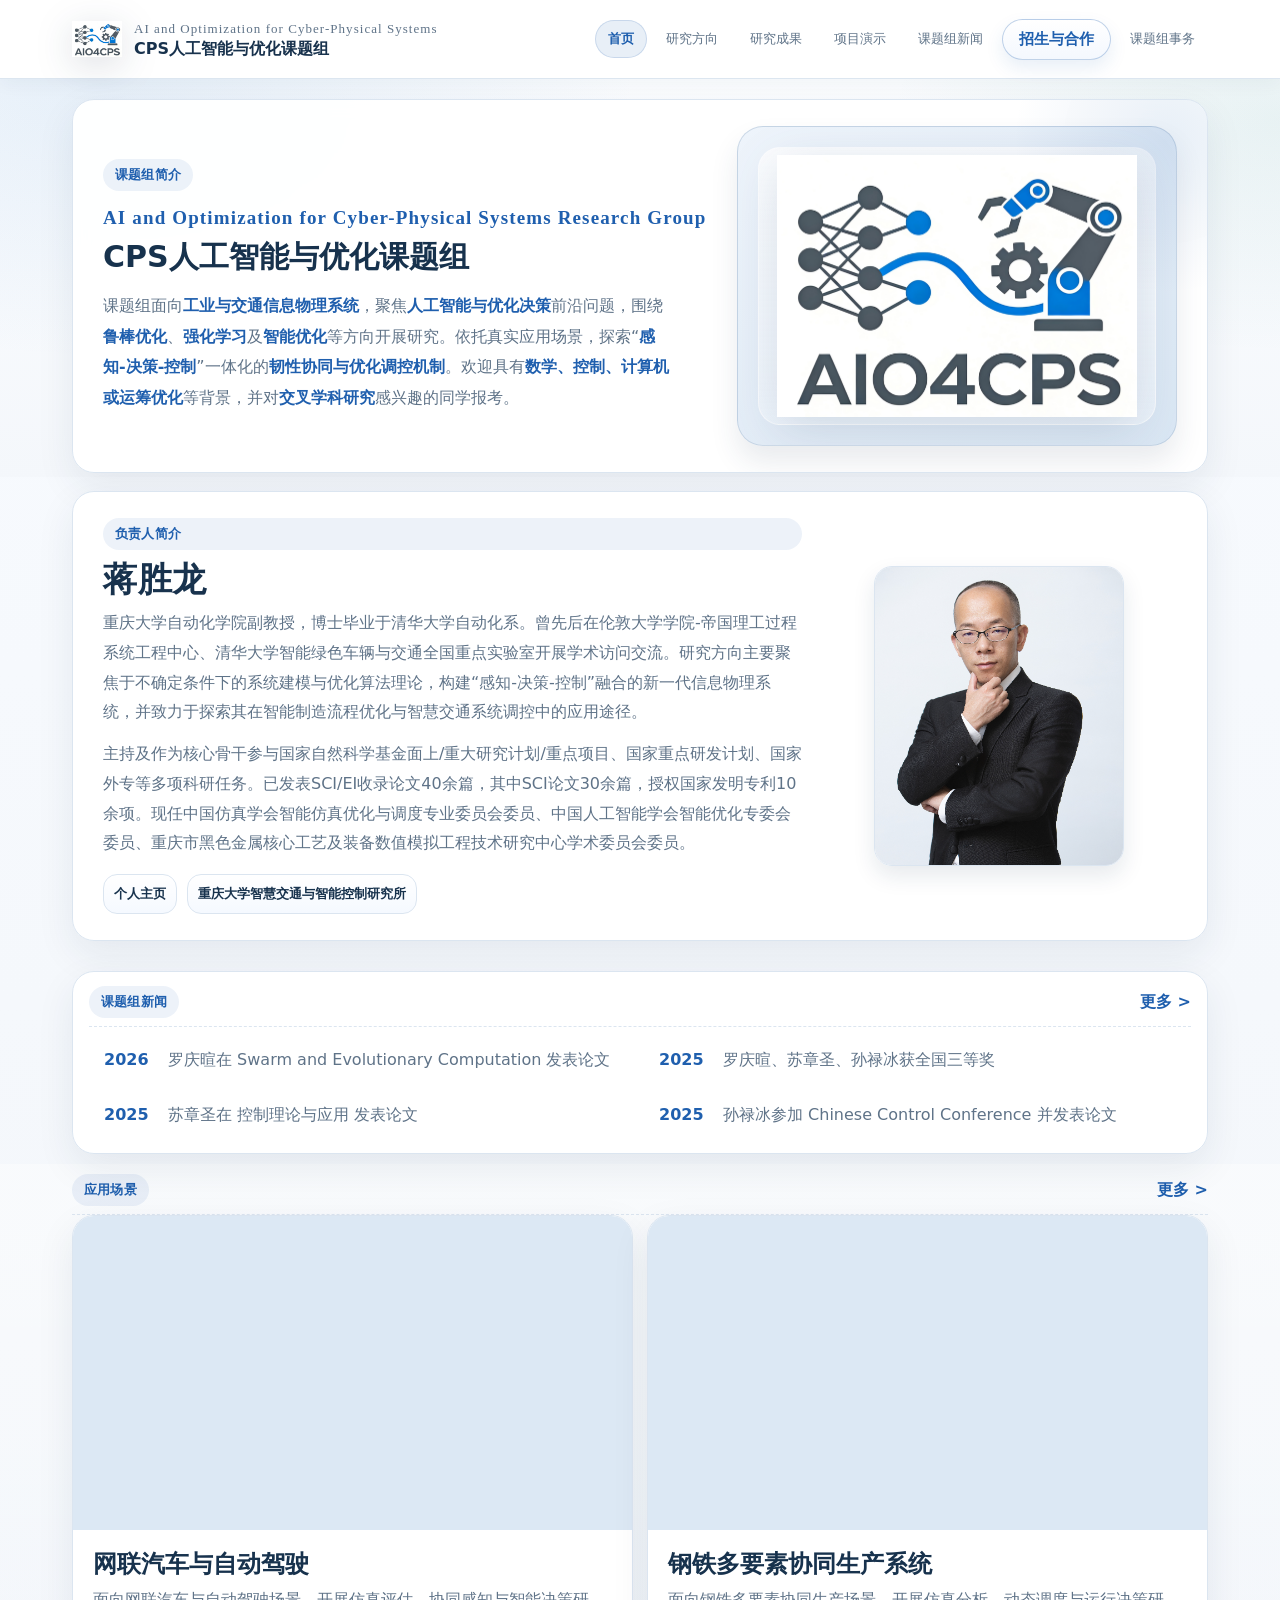
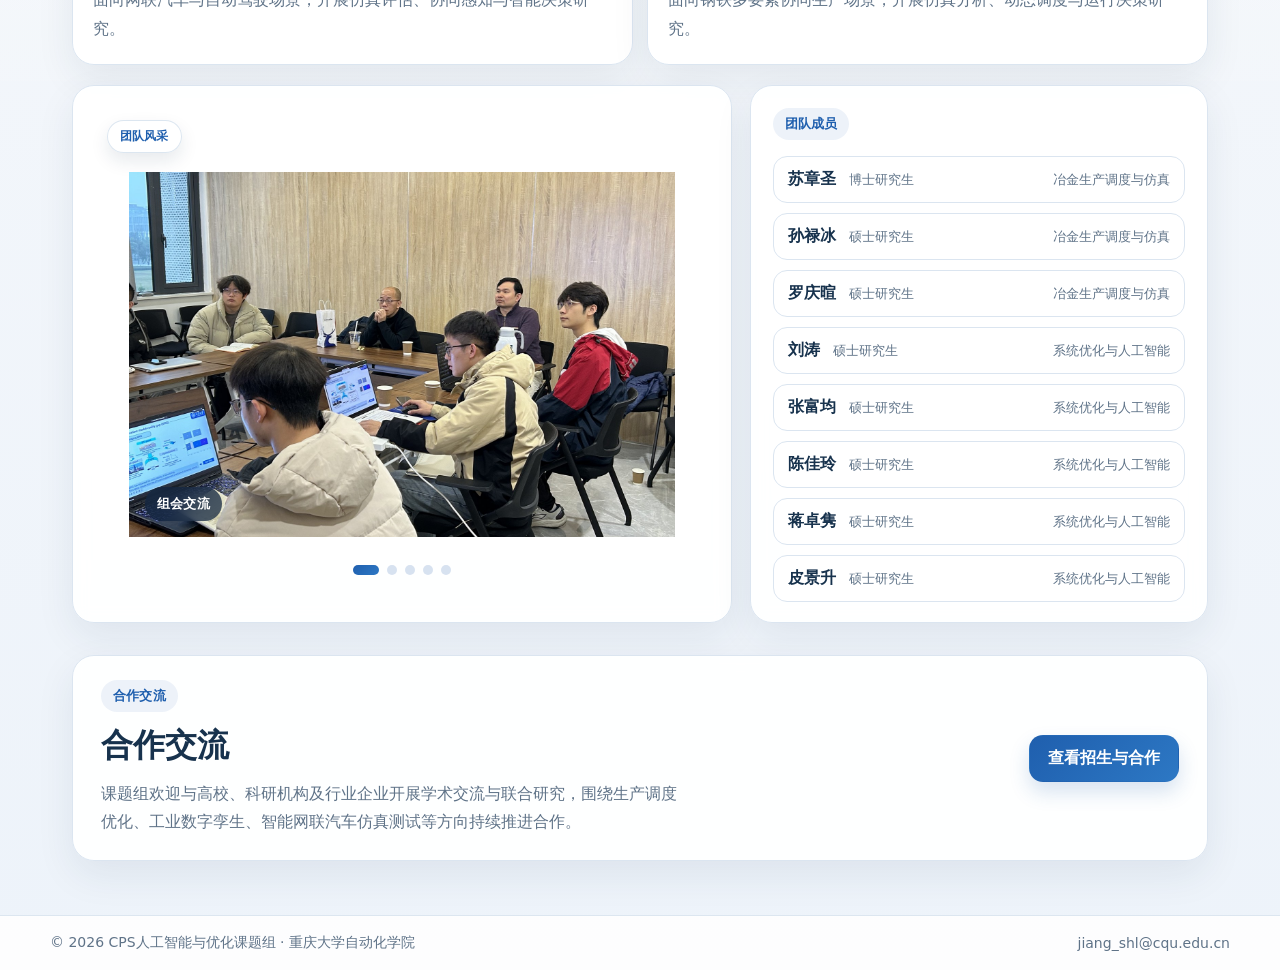
==== commit 3e50efb8: "Add AutoPaperReport module and demos page" ====
--- a/index.html
+++ b/index.html
@@ -41,6 +41,7 @@
 <a data-page="index.html" href="index.html">首页</a>
 <a data-page="research.html" href="research.html">研究方向</a>
 <a data-page="achievements.html" href="achievements.html">研究成果</a>
+<a data-page="demos.html" href="demos.html">项目演示</a>
 <a data-page="news.html" href="news.html">课题组新闻</a>
 <a data-page="cooperation.html" href="cooperation.html">招生与合作</a>
 <a data-page="weekly-report.html" href="weekly-report.html">课题组事务</a>
@@ -51,6 +52,7 @@
 <a data-page="index.html" href="index.html">首页</a>
 <a data-page="research.html" href="research.html">研究方向</a>
 <a data-page="achievements.html" href="achievements.html">研究成果</a>
+<a data-page="demos.html" href="demos.html">项目演示</a>
 <a data-page="news.html" href="news.html">课题组新闻</a>
 <a data-page="cooperation.html" href="cooperation.html">招生与合作</a>
 <a data-page="weekly-report.html" href="weekly-report.html">课题组事务</a>
--- a/assets/css/styles.css
+++ b/assets/css/styles.css
@@ -18,6 +18,7 @@
   --max:1180px;
 }
 *{box-sizing:border-box}
+[hidden]{display:none !important}
 html{scroll-behavior:smooth}
 body{margin:0;font-family:ui-sans-serif,system-ui,-apple-system,Segoe UI,Roboto,Arial,"PingFang SC","Microsoft YaHei",sans-serif;color:var(--text);background:linear-gradient(180deg,#f8fbff 0%, var(--bg) 52%, var(--bg-2) 100%);min-height:100vh}
 a{color:inherit;text-decoration:none}
@@ -180,6 +181,9 @@
 .partner-badges span{padding:10px 14px;border-radius:999px;background:linear-gradient(180deg,#f7fbff,#eef5ff);border:1px solid var(--line);font-weight:700;color:var(--primary)}
 
 /* weekly report */
+.page-weekly-report{background:#eef5fb}
+.page-weekly-report .topbar{box-shadow:0 1px 0 rgba(200,216,234,.72);border-bottom-color:rgba(200,216,234,.86)}
+.page-weekly-report .container{max-width:min(1560px,calc(100vw - 48px));padding:0 18px}
 .report-section{padding-top:24px}
 .report-access-grid{display:grid;grid-template-columns:repeat(2,minmax(0,1fr));gap:18px;align-items:stretch}
 .report-access-card,.report-panel{padding:24px}
@@ -197,30 +201,43 @@
 .report-form{display:grid;gap:2px;max-width:620px}
 .report-file-input{padding:10px;background:#fff}
 .report-admin-grid{display:grid;grid-template-columns:minmax(320px,.88fr) minmax(0,1.12fr);gap:18px;align-items:start}
-.report-list{display:grid;gap:12px}
-.report-item{display:grid;gap:10px;padding:16px;border:1px solid var(--line);border-radius:16px;background:linear-gradient(180deg,#fff,#f8fbff)}
-.report-item-head{display:flex;align-items:flex-start;justify-content:space-between;gap:12px}
-.report-item-title{font-weight:800;font-size:18px;line-height:1.35}
-.report-item-meta{display:grid;gap:4px;color:var(--muted);font-size:14px;line-height:1.55}
-.report-item-actions{display:flex;flex-wrap:wrap;gap:8px}
-.report-item-actions .btn-secondary,.report-item-actions .btn-primary{padding:9px 12px;border-radius:12px;font-size:14px}
+.report-list,.user-history-list{display:grid;gap:0;border:1px solid #d8e5f2;border-radius:8px;overflow:hidden;background:#fff}
+.report-table-head,.report-item{display:grid;grid-template-columns:34px minmax(130px,.72fr) minmax(150px,.8fr) minmax(220px,1.35fr) minmax(138px,.72fr) minmax(190px,auto);gap:10px;align-items:center}
+.report-table-head{padding:10px 12px;background:#f1f7fd;color:var(--muted);font-size:13px;font-weight:800;border-bottom:1px solid #d8e5f2}
+.report-item{padding:9px 12px;border:0;border-bottom:1px solid #e4edf6;border-radius:0;background:#fff}
+.report-item:last-child{border-bottom:0}
+.report-select{width:18px;height:18px;accent-color:var(--primary);flex:none}
+.report-item-title{font-weight:800;font-size:16px;line-height:1.35}
+.report-item-cell{min-width:0;color:var(--muted);font-size:14px;line-height:1.45}
+.report-item-cell strong{display:block;color:var(--text);font-size:15px;line-height:1.35}
+.report-file-name{overflow:hidden;text-overflow:ellipsis;white-space:nowrap}
+.report-item-actions{display:flex;justify-content:flex-end;gap:7px;white-space:nowrap}
+.report-item-actions .btn-secondary,.report-item-actions .btn-primary,.report-item-actions .btn-danger{padding:8px 10px;border-radius:8px;font-size:13px}
+.report-item-actions button:disabled{opacity:.45;cursor:not-allowed}
 .report-empty{display:grid;place-items:center;min-height:180px;padding:26px;border:1px dashed var(--line-strong);border-radius:16px;color:var(--muted);background:#fff;text-align:center;line-height:1.7}
-.report-preview{min-height:420px}
-.report-preview iframe,.report-preview object{width:100%;min-height:560px;border:1px solid var(--line);border-radius:16px;background:#fff}
-.report-preview-card{display:grid;gap:14px;padding:22px;border:1px dashed var(--line-strong);border-radius:16px;background:#fff;color:var(--muted);line-height:1.7}
+.report-preview{min-height:520px;height:68vh;resize:vertical;overflow:auto;border:1px solid #d8e5f2;border-radius:8px;background:#fff}
+.report-preview iframe,.report-preview object{width:100%;height:100%;min-height:500px;border:0;border-radius:8px;background:#fff}
+.report-preview-card{display:grid;gap:14px;padding:22px;border:1px dashed var(--line-strong);border-radius:8px;background:#fff;color:var(--muted);line-height:1.7}
 .report-preview-card strong{color:var(--text)}
-.affairs-login-layout{display:grid;grid-template-columns:minmax(0,.88fr) minmax(320px,.62fr);gap:18px;align-items:stretch}
-.affairs-module-card,.affairs-login-card,.affairs-sidebar{padding:24px}
-.affairs-module-card{display:flex;flex-direction:column;justify-content:space-between;min-height:340px;background:linear-gradient(180deg,#fff,#f6f9fd)}
+.affairs-login-layout{display:grid;grid-template-columns:minmax(0,.95fr) minmax(380px,.5fr);gap:20px;align-items:stretch;max-width:1320px;margin:0 auto}
+.affairs-module-card,.affairs-login-card,.affairs-sidebar,.report-panel,.affairs-appbar{background:#fff;border:1px solid #d7e6f5;border-radius:8px;box-shadow:0 14px 34px rgba(25,61,98,.07)}
+.affairs-module-card,.affairs-login-card,.affairs-sidebar{padding:28px}
+.affairs-module-card{display:flex;flex-direction:column;justify-content:space-between;min-height:300px;background:#fff}
 .affairs-module-card h2,.affairs-login-card h2,.affairs-sidebar h2{margin:12px 0 0;font-size:28px;line-height:1.2}
 .affairs-module-card p,.affairs-sidebar p,.report-panel-head p{margin:10px 0 0;color:var(--muted);line-height:1.7}
 .affairs-module-list{display:grid;gap:10px;margin-top:24px}
-.affairs-module-list span,.affairs-side-nav a,.affairs-side-nav span{display:flex;align-items:center;min-height:44px;padding:11px 13px;border-radius:12px;border:1px solid var(--line);background:#fff;color:var(--muted);font-weight:700}
+.affairs-module-list span,.affairs-side-nav a,.affairs-side-nav span{display:flex;align-items:center;min-height:44px;padding:11px 13px;border-radius:8px;border:1px solid #d8e5f2;background:#fff;color:var(--muted);font-weight:700}
 .affairs-module-list .active,.affairs-side-nav a.active{background:rgba(31,95,174,.10);border-color:rgba(31,95,174,.22);color:var(--primary)}
 .affairs-login-card{display:grid;align-content:center}
 .affairs-login-card .btn-primary,.report-form .btn-primary{margin-top:14px}
-.affairs-shell{display:grid;grid-template-columns:260px minmax(0,1fr);gap:18px;align-items:start}
-.affairs-sidebar{position:sticky;top:92px;display:grid;gap:20px;background:linear-gradient(180deg,#fff,#f7fbff)}
+.affairs-appbar{display:flex;align-items:center;justify-content:space-between;gap:16px;margin-bottom:18px;padding:20px 24px}
+.affairs-appbar h1{margin:8px 0 0;font-size:28px;line-height:1.2}
+.affairs-appbar p{margin:6px 0 0;color:var(--muted);font-weight:700}
+.affairs-appbar-actions{display:flex;align-items:center;justify-content:flex-end;gap:10px;flex-wrap:wrap}
+.admin-password-panel{max-width:none;margin:-6px 0 18px;padding:18px 24px;background:#fff;border:1px solid #d7e6f5;border-radius:8px;box-shadow:0 14px 34px rgba(25,61,98,.07)}
+.admin-password-panel[hidden]{display:none}
+.affairs-shell{display:grid;grid-template-columns:240px minmax(0,1fr);gap:18px;align-items:start}
+.affairs-sidebar{position:sticky;top:92px;display:grid;gap:20px}
 .affairs-side-nav{display:grid;gap:10px}
 .affairs-side-nav a,.affairs-side-nav span{justify-content:flex-start}
 .affairs-main{display:grid;gap:18px;min-width:0}
@@ -230,9 +247,70 @@
 .report-dashboard .metric-small{font-size:30px}
 .report-tip{margin:6px 0 0;color:var(--primary);font-size:14px;font-weight:700;line-height:1.6}
 .form-input[readonly]{background:#f6f9fd;color:var(--muted)}
+.report-toolbar{display:flex;align-items:end;gap:10px;flex-wrap:wrap;color:var(--muted);font-size:14px;font-weight:700}
+.report-toolbar .btn-secondary{padding:9px 12px;border-radius:12px}
+.report-toolbar .btn-danger{padding:9px 12px;border-radius:12px}
+.filter-field{display:grid;gap:6px;min-width:150px;color:var(--muted);font-size:13px;font-weight:800}
+.filter-field .form-input{min-height:38px;padding:8px 10px}
+.weekly-progress-card{display:grid;gap:10px;padding-top:16px;border-top:1px solid #e1edf8}
+.weekly-progress-head{display:flex;align-items:center;justify-content:space-between;gap:10px;color:var(--muted);font-size:13px;font-weight:800}
+.weekly-progress-head strong{color:var(--primary);font-size:22px}
+.weekly-progress-bar{height:8px;border-radius:999px;background:#eaf2fb;overflow:hidden}
+.weekly-progress-bar span{display:block;height:100%;border-radius:999px;background:linear-gradient(90deg,#0b73e5,#16a34a)}
+.weekly-progress-list{display:grid;gap:10px;max-height:280px;overflow:auto}
+.progress-group{display:grid;gap:6px}
+.progress-group-title{display:flex;align-items:center;justify-content:space-between;color:var(--muted);font-size:12px;font-weight:800}
+.progress-row{display:flex;align-items:center;justify-content:space-between;gap:8px;color:var(--muted);font-size:13px}
+.progress-row strong{color:var(--text)}
+.progress-row .done{color:var(--accent);font-weight:800}
+.progress-row .missing{color:#b42318;font-weight:800}
+.admin-user-form{margin-bottom:16px}
+.admin-user-grid{display:grid;grid-template-columns:repeat(4,minmax(0,1fr));gap:10px;align-items:end}
+.admin-user-actions{display:flex;gap:8px;align-items:end}
+.user-list{display:grid;gap:8px}
+.user-row{display:grid;grid-template-columns:minmax(110px,.55fr) minmax(90px,.42fr) minmax(140px,.7fr) minmax(140px,.8fr) minmax(110px,.55fr) minmax(160px,.9fr) auto;gap:10px;align-items:center;padding:10px 12px;border:1px solid #d8e5f2;border-radius:8px;background:#fbfdff;color:var(--muted);font-size:13px}
+.user-row strong{display:block;color:var(--text);font-size:15px}
+.user-row-actions{display:flex;justify-content:flex-end;gap:7px;white-space:nowrap}
+.user-row-actions .btn-secondary,.user-row-actions .btn-danger{padding:8px 10px;border-radius:8px;font-size:13px}
+.material-form{margin-bottom:16px}
+.material-form-grid{display:grid;grid-template-columns:minmax(150px,.6fr) minmax(190px,.8fr) minmax(240px,1fr) auto;gap:10px;align-items:end}
+.material-file-field{min-width:220px}
+.material-list{display:grid;gap:12px}
+.material-category{display:grid;gap:8px}
+.material-category-title{display:flex;align-items:center;justify-content:space-between;gap:10px;color:var(--text);font-weight:900}
+.material-category-title span{color:var(--muted);font-size:13px;font-weight:800}
+.material-row{display:grid;grid-template-columns:minmax(180px,1fr) minmax(120px,.5fr) minmax(150px,.6fr) auto;gap:10px;align-items:center;padding:10px 12px;border:1px solid #d8e5f2;border-radius:8px;background:#fbfdff;color:var(--muted);font-size:14px}
+.material-row strong{display:block;color:var(--text);font-size:15px}
+.material-actions{display:flex;justify-content:flex-end;gap:7px;white-space:nowrap}
+.material-actions .btn-primary,.material-actions .btn-danger{padding:8px 10px;border-radius:8px;font-size:13px}
+.btn-danger{display:inline-flex;align-items:center;justify-content:center;border:1px solid rgba(180,35,24,.18);background:#fff;color:#b42318;font-weight:800;transition:.2s ease}
+.btn-danger:hover{background:#fff3f1;border-color:rgba(180,35,24,.28)}
+.report-panel{padding:24px}
+.report-preview-panel{grid-column:1 / -1}
+.profile-form{max-width:860px}
+.profile-grid{display:grid;grid-template-columns:120px minmax(0,1fr);gap:10px 14px;align-items:center}
+.profile-grid .form-label{margin:0}
+.profile-actions{display:flex;justify-content:flex-end;margin-top:16px}
+.affairs-authenticated .affairs-public-hero{display:none}
+.affairs-authenticated .report-section{padding-top:22px}
+.page-weekly-report .section-chip{border-radius:999px;background:#eaf3ff}
+.page-weekly-report .btn-primary{border-radius:8px;box-shadow:0 8px 16px rgba(31,95,174,.16)}
+.page-weekly-report .btn-secondary{border-radius:8px}
+.page-weekly-report .form-input{border-radius:8px}
+.upload-mask{position:fixed;inset:0;z-index:200;display:grid;place-items:center;background:rgba(15,35,58,.35);backdrop-filter:blur(4px)}
+.upload-mask[hidden]{display:none}
+.upload-dialog{display:grid;place-items:center;gap:12px;width:min(360px,calc(100vw - 44px));padding:28px;background:#fff;border:1px solid #d7e6f5;border-radius:12px;box-shadow:0 24px 60px rgba(15,35,58,.18);text-align:center;color:var(--text)}
+.upload-dialog span{color:var(--muted);line-height:1.6}
+.upload-spinner{width:42px;height:42px;border-radius:50%;border:4px solid #dbeafe;border-top-color:var(--primary);animation:upload-spin .8s linear infinite}
+@keyframes upload-spin{to{transform:rotate(360deg)}}
 @media (max-width:1024px){
   .intro-shell,.home-overview-grid,.mentor-card-modern,.cooperation-cta,.report-admin-grid,.affairs-login-layout,.affairs-shell{grid-template-columns:1fr}
   .affairs-sidebar{position:static}
+  .report-table-head{display:none}
+  .report-item,.user-row,.material-row{grid-template-columns:1fr}
+  .report-item-actions,.user-row-actions,.material-actions{justify-content:flex-start;flex-wrap:wrap}
+  .admin-user-grid{grid-template-columns:repeat(2,minmax(0,1fr))}
+  .material-form-grid{grid-template-columns:1fr 1fr}
   .mentor-card-photo{padding:0 28px 28px}
   .cooperation-cta-action{justify-content:flex-start}
 }
@@ -247,9 +325,18 @@
   .news-paper-item{grid-template-columns:1fr}
   .report-access-grid,.report-code-row{grid-template-columns:1fr}
   .report-panel-head,.report-item-head{display:grid}
+  .report-item-main{gap:10px}
+  .admin-user-grid{grid-template-columns:1fr}
   .report-preview iframe,.report-preview object{min-height:420px}
+  .report-preview{height:62vh;min-height:420px}
   .affairs-module-card,.affairs-login-card,.affairs-sidebar,.report-panel{padding:20px}
   .report-dashboard{grid-template-columns:1fr}
+  .affairs-appbar{grid-template-columns:1fr;display:grid}
+  .affairs-appbar-actions{justify-content:flex-start}
+  .profile-grid{grid-template-columns:1fr;gap:8px}
+  .profile-actions{justify-content:flex-start}
+  .material-form-grid{grid-template-columns:1fr}
+  .page-weekly-report .container{max-width:100%;padding:0 16px}
 }
 
 
@@ -533,3 +620,35 @@
   .team-side-card h3{font-size:22px}
   .name-list li{align-items:flex-start;flex-direction:column}
 }
+
+/* AutoPaperReport module */
+.paper-form{display:grid;gap:14px;margin-bottom:18px}
+.paper-form-grid{display:grid;grid-template-columns:minmax(260px,1.2fr) repeat(3,minmax(160px,.65fr));gap:12px;align-items:end}
+.paper-keywords-field{grid-row:span 2}
+.paper-form textarea.form-input{min-height:138px;resize:vertical;line-height:1.6}
+.paper-toggle{display:flex;align-items:center;gap:8px;min-height:42px;color:var(--text);font-weight:800}
+.paper-toggle input{width:16px;height:16px;accent-color:var(--primary)}
+.paper-actions{display:flex;gap:10px;flex-wrap:wrap}
+.paper-status{display:inline-flex;align-items:center;justify-content:center;padding:8px 12px;border-radius:999px;background:#eef8f6;color:var(--accent);font-weight:900;font-size:13px;white-space:nowrap}
+.paper-runs{display:grid;gap:12px}
+.paper-run-card{padding:14px;border:1px solid #d8e5f2;border-radius:10px;background:#fbfdff;display:grid;gap:10px}
+.paper-run-head{display:flex;justify-content:space-between;gap:12px;align-items:flex-start}
+.paper-run-head strong{display:block;color:var(--text);font-size:16px}
+.paper-run-head span{display:block;color:var(--muted);font-size:13px;margin-top:3px}
+.paper-run-head em{font-style:normal;padding:5px 9px;border-radius:999px;background:#eaf3ff;color:var(--primary);font-weight:900;font-size:12px}
+.paper-run-card p{margin:0;color:var(--muted)}
+.paper-run-meta{color:var(--muted);font-size:13px}
+.paper-list-mini{display:grid;gap:8px}
+.paper-list-mini article{padding:10px;border-radius:8px;background:#fff;border:1px solid #e4edf6}
+.paper-list-mini h4{margin:0 0 4px;color:var(--text);font-size:15px}
+.paper-list-mini p{display:-webkit-box;-webkit-line-clamp:3;-webkit-box-orient:vertical;overflow:hidden;margin:0 0 4px;color:var(--muted);font-size:13px}
+.paper-list-mini a{color:var(--primary);font-weight:800}
+.report-tip code{padding:1px 5px;border-radius:5px;background:#eef4fb;color:var(--primary)}
+@media (max-width:1024px){
+  .paper-form-grid{grid-template-columns:1fr 1fr}
+  .paper-keywords-field{grid-row:auto;grid-column:1 / -1}
+}
+@media (max-width:720px){
+  .paper-form-grid{grid-template-columns:1fr}
+  .paper-run-head{display:grid}
+}
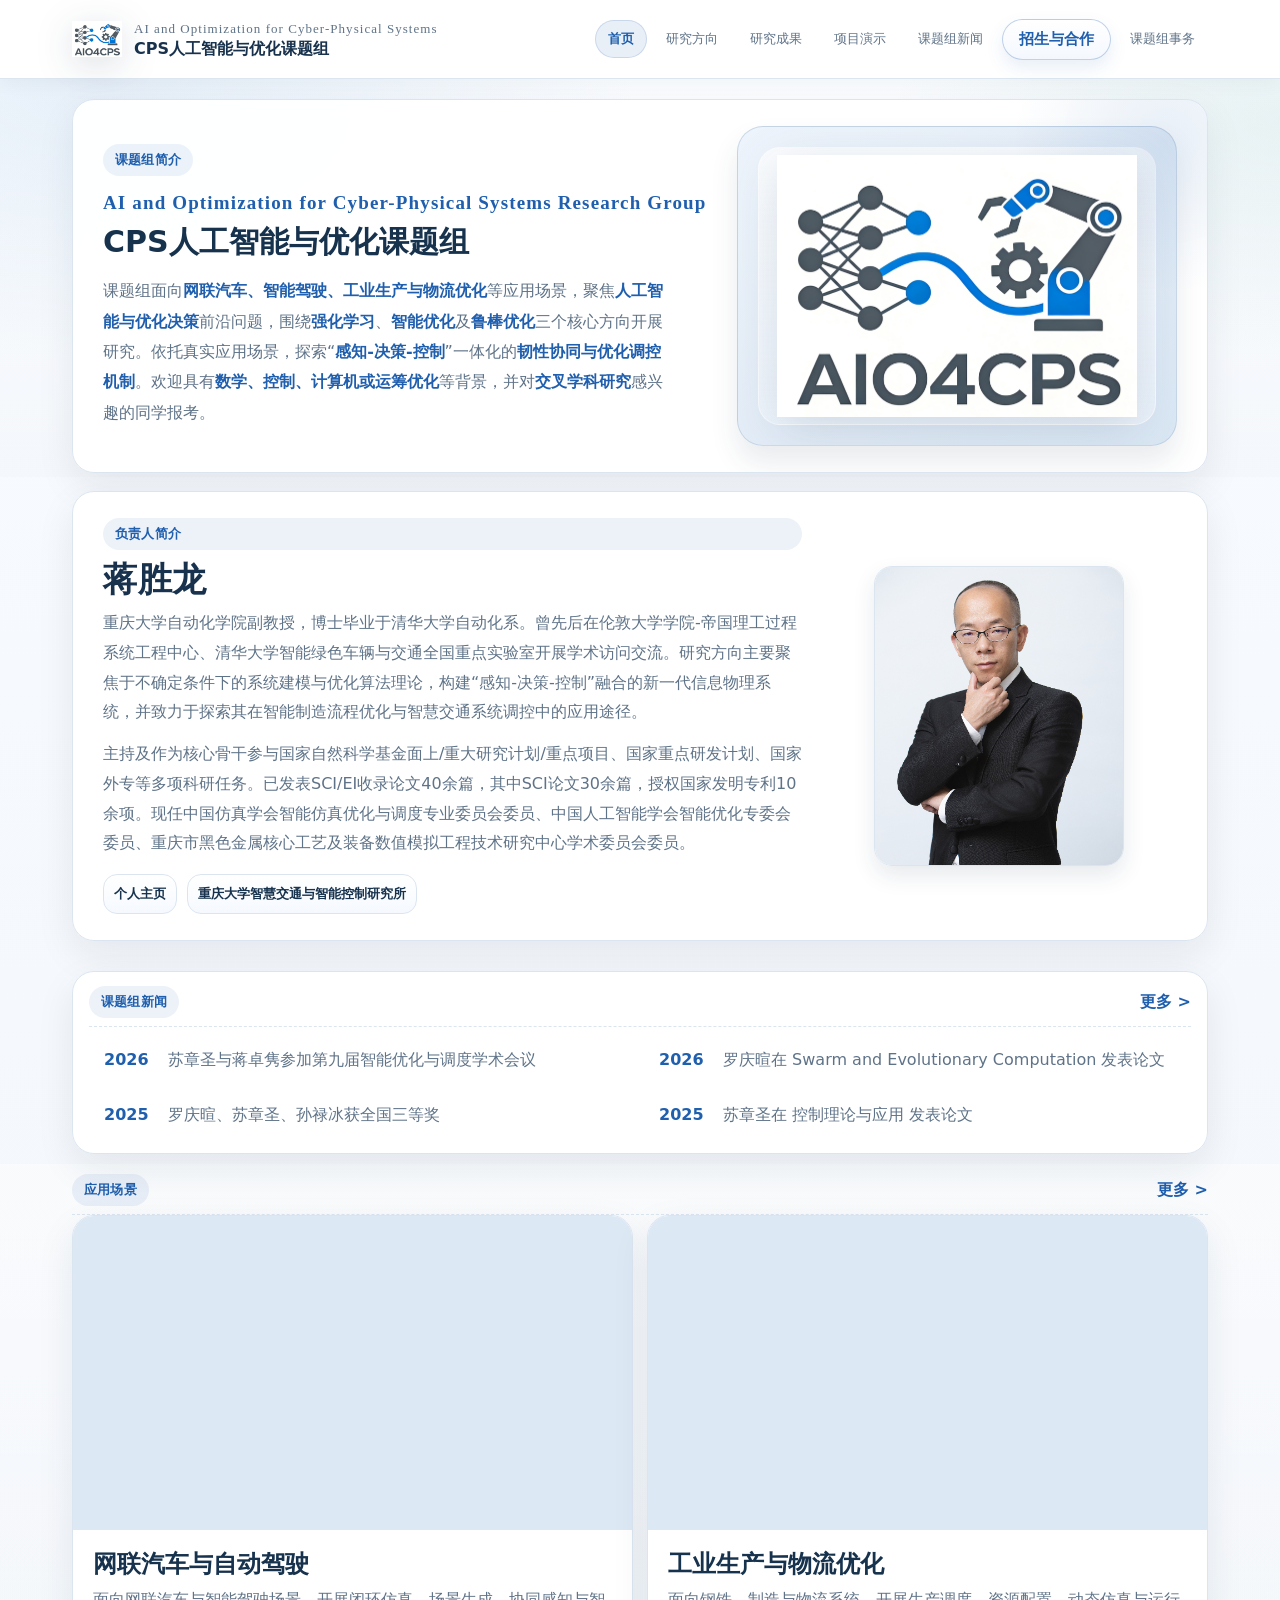
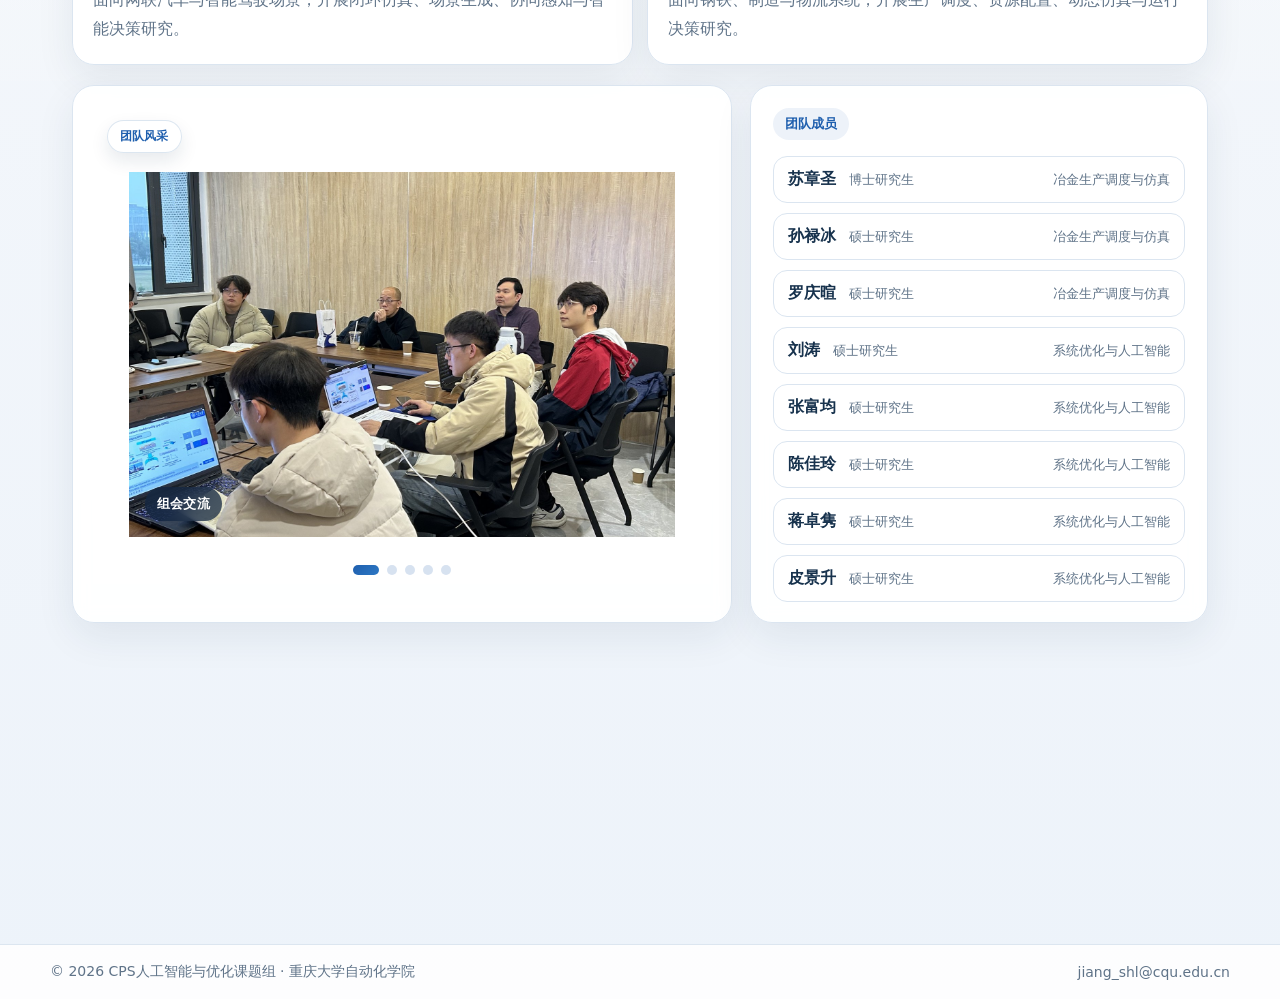
==== commit b6b9d9f4: "Update research focus and conference news" ====
--- a/index.html
+++ b/index.html
@@ -68,7 +68,7 @@
 <div class="intro-name-en">AI and Optimization for Cyber-Physical Systems Research Group</div>
 <h1>CPS人工智能与优化课题组</h1>
 <p class="hero-lead">
-课题组面向<strong class="hero-emphasis">工业与交通信息物理系统</strong>，聚焦<strong class="hero-emphasis">人工智能与优化决策</strong>前沿问题，围绕<strong class="hero-emphasis">鲁棒优化</strong>、<strong class="hero-emphasis">强化学习</strong>及<strong class="hero-emphasis">智能优化</strong>等方向开展研究。依托真实应用场景，探索“<strong class="hero-emphasis">感知-决策-控制</strong>”一体化的<strong class="hero-emphasis">韧性协同与优化调控机制</strong>。欢迎具有<strong class="hero-emphasis">数学、控制、计算机或运筹优化</strong>等背景，并对<strong class="hero-emphasis">交叉学科研究</strong>感兴趣的同学报考。
+课题组面向<strong class="hero-emphasis">网联汽车、智能驾驶、工业生产与物流优化</strong>等应用场景，聚焦<strong class="hero-emphasis">人工智能与优化决策</strong>前沿问题，围绕<strong class="hero-emphasis">强化学习</strong>、<strong class="hero-emphasis">智能优化</strong>及<strong class="hero-emphasis">鲁棒优化</strong>三个核心方向开展研究。依托真实应用场景，探索“<strong class="hero-emphasis">感知-决策-控制</strong>”一体化的<strong class="hero-emphasis">韧性协同与优化调控机制</strong>。欢迎具有<strong class="hero-emphasis">数学、控制、计算机或运筹优化</strong>等背景，并对<strong class="hero-emphasis">交叉学科研究</strong>感兴趣的同学报考。
 </p>
 </div>
                 <div aria-hidden="true" class="intro-visual intro-logo-wrap"><div class="intro-logo-stage"><img alt="" class="intro-logo-large" src="assets/img/logo.png"/></div></div>
@@ -99,10 +99,10 @@
 <div class="news-strip card-soft reveal">
 <div class="news-strip-head"><span class="section-chip">课题组新闻</span><a class="more-link" href="news.html">更多 &gt;</a></div>
 <div class="news-strip-list">
+<a class="news-strip-item" href="news.html#news-2026-iwos"><span class="news-strip-year">2026</span><span>苏章圣与蒋卓隽参加第九届智能优化与调度学术会议</span></a>
 <a class="news-strip-item" href="news.html#news-2026-swevo"><span class="news-strip-year">2026</span><span>罗庆暄在 Swarm and Evolutionary Computation 发表论文</span></a>
 <a class="news-strip-item" href="news.html#news-2025-huawei-cup"><span class="news-strip-year">2025</span><span>罗庆暄、苏章圣、孙禄冰获全国三等奖</span></a>
 <a class="news-strip-item" href="news.html#news-2025-cta"><span class="news-strip-year">2025</span><span>苏章圣在 控制理论与应用 发表论文</span></a>
-<a class="news-strip-item" href="news.html#news-2025-ccc"><span class="news-strip-year">2025</span><span>孙禄冰参加 Chinese Control Conference 并发表论文</span></a>
 </div>
 </div>
 </div>
@@ -118,14 +118,14 @@
 <div class="focus-media"><video autoplay="" loop="" muted="" playsinline="" preload="metadata" src="assets/img/traffic-demo.mp4"></video></div>
 <div class="focus-body">
 <h3>网联汽车与自动驾驶</h3>
-<p>面向网联汽车与自动驾驶场景，开展仿真评估、协同感知与智能决策研究。</p>
+<p>面向网联汽车与智能驾驶场景，开展闭环仿真、场景生成、协同感知与智能决策研究。</p>
 </div>
 </article>
 <article class="focus-card card-soft reveal">
 <div class="focus-media"><video autoplay="" loop="" muted="" playsinline="" preload="metadata" src="assets/img/digital-twin-demo.mp4"></video></div>
 <div class="focus-body">
-<h3>钢铁多要素协同生产系统</h3>
-<p>面向钢铁多要素协同生产场景，开展仿真分析、动态调度与运行决策研究。</p>
+<h3>工业生产与物流优化</h3>
+<p>面向钢铁、制造与物流系统，开展生产调度、资源配置、动态仿真与运行决策研究。</p>
 </div>
 </article>
 </div>
@@ -168,7 +168,7 @@
 <div class="cooperation-cta-copy">
 <span class="section-chip">合作交流</span>
 <h2>合作交流</h2>
-<p>课题组欢迎与高校、科研机构及行业企业开展学术交流与联合研究，围绕生产调度优化、工业数字孪生、智能网联汽车仿真测试等方向持续推进合作。</p>
+<p>课题组欢迎与高校、科研机构及行业企业开展学术交流与联合研究，围绕强化学习、智能优化、鲁棒优化及其在网联汽车、智能驾驶、工业生产与物流优化中的应用持续推进合作。</p>
 </div>
 <div class="cooperation-cta-action">
 <a class="btn-primary" href="cooperation.html">查看招生与合作</a>
--- a/assets/css/styles.css
+++ b/assets/css/styles.css
@@ -165,6 +165,12 @@
 .news-paper-link{color:var(--text)}
 .news-paper-link:hover{color:var(--primary)}
 .news-paper-meta{color:var(--muted);font-size:14px;line-height:1.72}
+.news-paper-feature{align-items:start}
+.news-paper-feature .news-paper-title{font-size:18px;line-height:1.72}
+.news-photo-grid{display:grid;grid-template-columns:repeat(4,minmax(0,1fr));gap:10px;margin-top:12px}
+.news-photo-grid figure{margin:0;overflow:hidden;border:1px solid var(--line);border-radius:10px;background:#fff}
+.news-photo-grid img{width:100%;aspect-ratio:4/3;object-fit:cover;display:block}
+.news-photo-grid figcaption{padding:7px 9px;color:var(--muted);font-size:12px;font-weight:700}
 .coop-grid-modern{align-items:stretch}
 .spaced-list{margin-top:16px}
 .spaced-list li{padding-left:20px}
@@ -181,7 +187,7 @@
 .partner-badges span{padding:10px 14px;border-radius:999px;background:linear-gradient(180deg,#f7fbff,#eef5ff);border:1px solid var(--line);font-weight:700;color:var(--primary)}
 
 /* weekly report */
-.page-weekly-report{background:#eef5fb}
+.page-weekly-report{background:linear-gradient(180deg,#edf6ff 0%,#f5f9fd 42%,#eef5fb 100%)}
 .page-weekly-report .topbar{box-shadow:0 1px 0 rgba(200,216,234,.72);border-bottom-color:rgba(200,216,234,.86)}
 .page-weekly-report .container{max-width:min(1560px,calc(100vw - 48px));padding:0 18px}
 .report-section{padding-top:24px}
@@ -220,7 +226,7 @@
 .report-preview-card{display:grid;gap:14px;padding:22px;border:1px dashed var(--line-strong);border-radius:8px;background:#fff;color:var(--muted);line-height:1.7}
 .report-preview-card strong{color:var(--text)}
 .affairs-login-layout{display:grid;grid-template-columns:minmax(0,.95fr) minmax(380px,.5fr);gap:20px;align-items:stretch;max-width:1320px;margin:0 auto}
-.affairs-module-card,.affairs-login-card,.affairs-sidebar,.report-panel,.affairs-appbar{background:#fff;border:1px solid #d7e6f5;border-radius:8px;box-shadow:0 14px 34px rgba(25,61,98,.07)}
+.affairs-module-card,.affairs-login-card,.affairs-sidebar,.report-panel,.affairs-appbar{background:rgba(255,255,255,.96);border:1px solid #d7e6f5;border-radius:8px;box-shadow:0 14px 34px rgba(25,61,98,.07)}
 .affairs-module-card,.affairs-login-card,.affairs-sidebar{padding:28px}
 .affairs-module-card{display:flex;flex-direction:column;justify-content:space-between;min-height:300px;background:#fff}
 .affairs-module-card h2,.affairs-login-card h2,.affairs-sidebar h2{margin:12px 0 0;font-size:28px;line-height:1.2}
@@ -230,7 +236,7 @@
 .affairs-module-list .active,.affairs-side-nav a.active{background:rgba(31,95,174,.10);border-color:rgba(31,95,174,.22);color:var(--primary)}
 .affairs-login-card{display:grid;align-content:center}
 .affairs-login-card .btn-primary,.report-form .btn-primary{margin-top:14px}
-.affairs-appbar{display:flex;align-items:center;justify-content:space-between;gap:16px;margin-bottom:18px;padding:20px 24px}
+.affairs-appbar{display:flex;align-items:center;justify-content:space-between;gap:16px;margin-bottom:18px;padding:18px 22px;background:linear-gradient(135deg,#fff 0%,#f4f9ff 100%)}
 .affairs-appbar h1{margin:8px 0 0;font-size:28px;line-height:1.2}
 .affairs-appbar p{margin:6px 0 0;color:var(--muted);font-weight:700}
 .affairs-appbar-actions{display:flex;align-items:center;justify-content:flex-end;gap:10px;flex-wrap:wrap}
@@ -240,6 +246,8 @@
 .affairs-sidebar{position:sticky;top:92px;display:grid;gap:20px}
 .affairs-side-nav{display:grid;gap:10px}
 .affairs-side-nav a,.affairs-side-nav span{justify-content:flex-start}
+.affairs-side-nav a{transition:background .2s ease,border-color .2s ease,color .2s ease,transform .2s ease}
+.affairs-side-nav a:hover{transform:translateX(2px);border-color:rgba(31,95,174,.26);color:var(--primary);background:#f5f9ff}
 .affairs-main{display:grid;gap:18px;min-width:0}
 .report-dashboard{display:grid;grid-template-columns:repeat(3,minmax(0,1fr));gap:14px}
 .report-dashboard .metric-card{min-height:118px}
@@ -285,7 +293,15 @@
 .material-actions .btn-primary,.material-actions .btn-danger{padding:8px 10px;border-radius:8px;font-size:13px}
 .btn-danger{display:inline-flex;align-items:center;justify-content:center;border:1px solid rgba(180,35,24,.18);background:#fff;color:#b42318;font-weight:800;transition:.2s ease}
 .btn-danger:hover{background:#fff3f1;border-color:rgba(180,35,24,.28)}
-.report-panel{padding:24px}
+.report-panel{padding:22px 24px;overflow:hidden;transition:border-color .2s ease,box-shadow .2s ease,background .2s ease}
+.report-panel[data-collapsible="true"]{padding-top:18px;padding-bottom:18px}
+.report-panel[data-collapsible="true"] .report-panel-head{align-items:center;margin-bottom:16px}
+.report-panel[data-collapsible="true"].is-collapsed{background:rgba(255,255,255,.86);box-shadow:0 8px 20px rgba(25,61,98,.05);border-color:#dce9f6}
+.report-panel[data-collapsible="true"].is-collapsed .report-panel-head{margin-bottom:0}
+.report-panel[data-collapsible="true"].is-collapsed > :not(.report-panel-head){display:none}
+.panel-toggle{flex:none;display:inline-flex;align-items:center;justify-content:center;min-width:66px;min-height:36px;padding:8px 12px;border:1px solid #d8e5f2;border-radius:8px;background:#f7fbff;color:var(--primary);font-weight:900;cursor:pointer;transition:background .2s ease,border-color .2s ease,box-shadow .2s ease}
+.panel-toggle:hover{background:#eaf3ff;border-color:rgba(31,95,174,.26);box-shadow:0 8px 16px rgba(31,95,174,.08)}
+.panel-toggle:focus-visible{outline:3px solid rgba(31,95,174,.22);outline-offset:2px}
 .report-preview-panel{grid-column:1 / -1}
 .profile-form{max-width:860px}
 .profile-grid{display:grid;grid-template-columns:120px minmax(0,1fr);gap:10px 14px;align-items:center}
@@ -323,6 +339,7 @@
   .page-hero-minimal .page-title{font-size:34px}
   .simple-heading h2,.module-card h2,.mentor-card-modern h2,.coop-panel-modern h2,.cooperation-cta h2,.section-head-compact h2{font-size:26px}
   .news-paper-item{grid-template-columns:1fr}
+  .news-photo-grid{grid-template-columns:1fr 1fr}
   .report-access-grid,.report-code-row{grid-template-columns:1fr}
   .report-panel-head,.report-item-head{display:grid}
   .report-item-main{gap:10px}
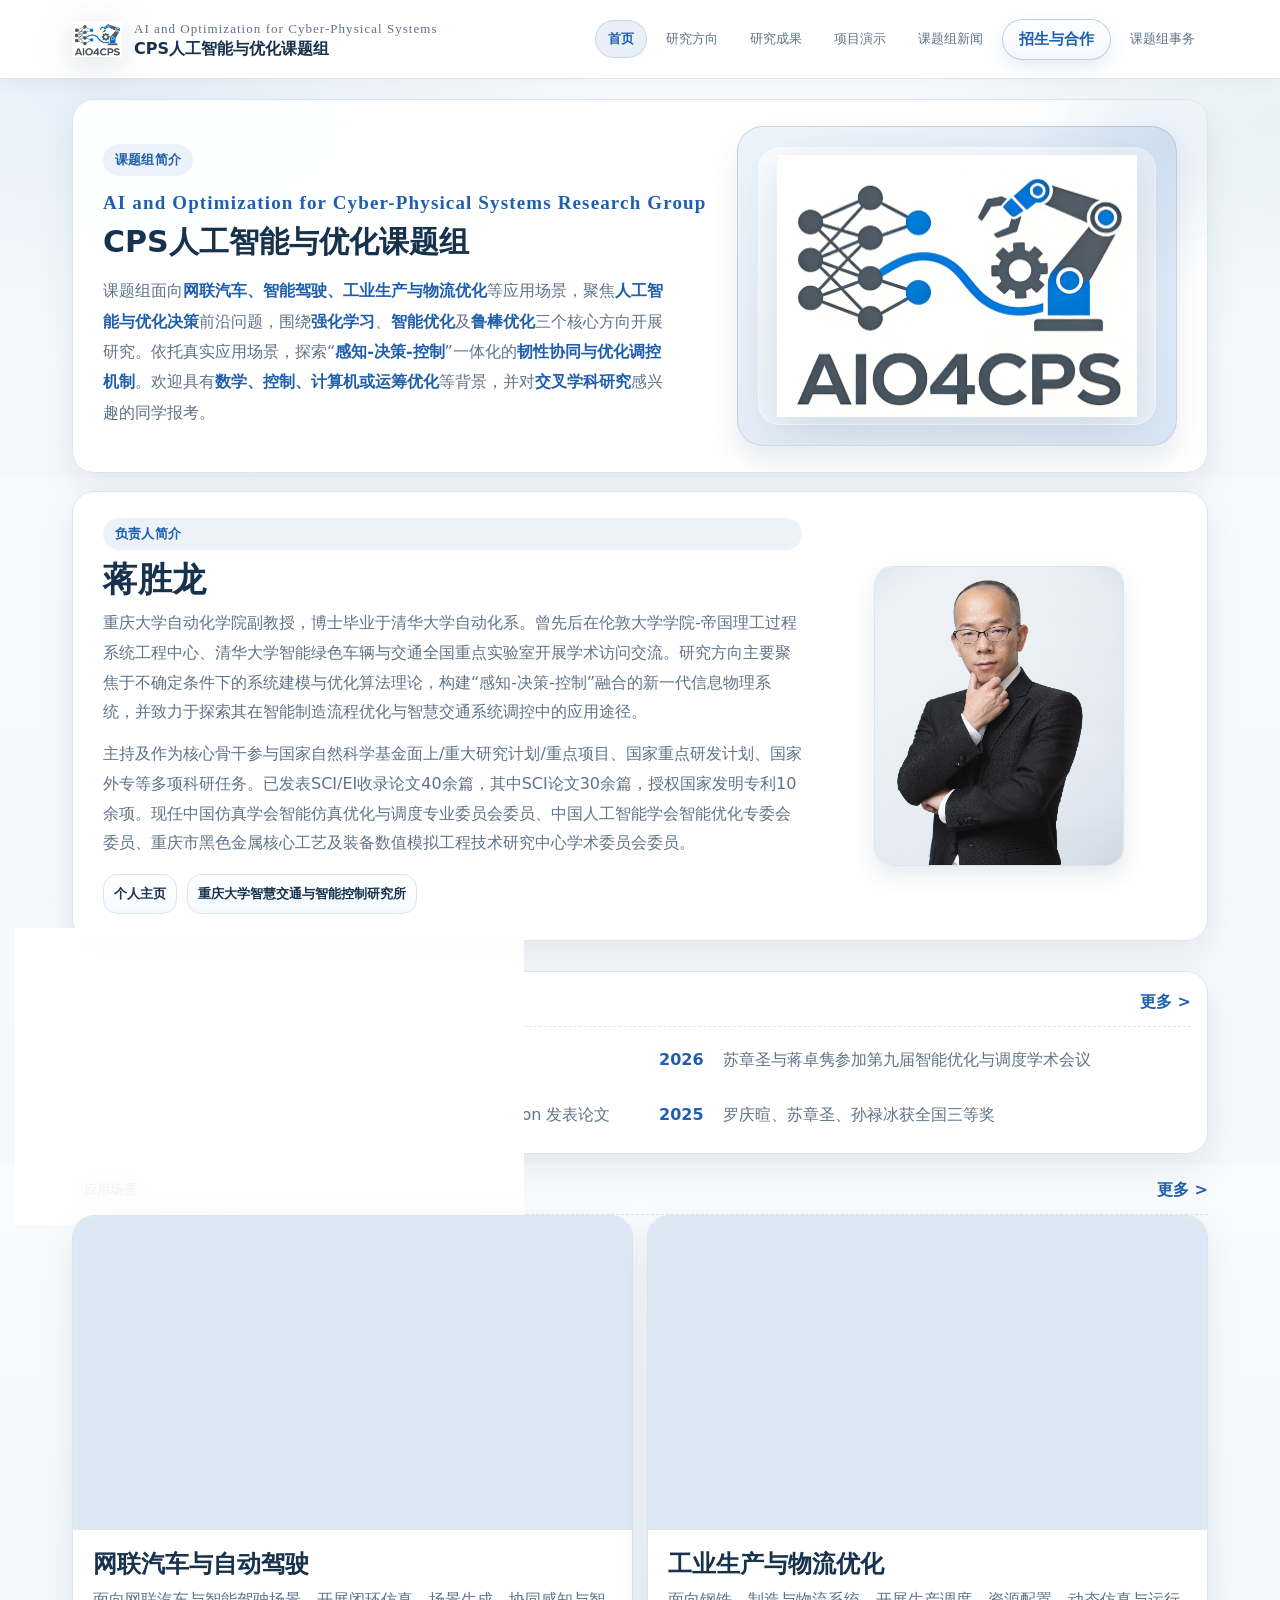
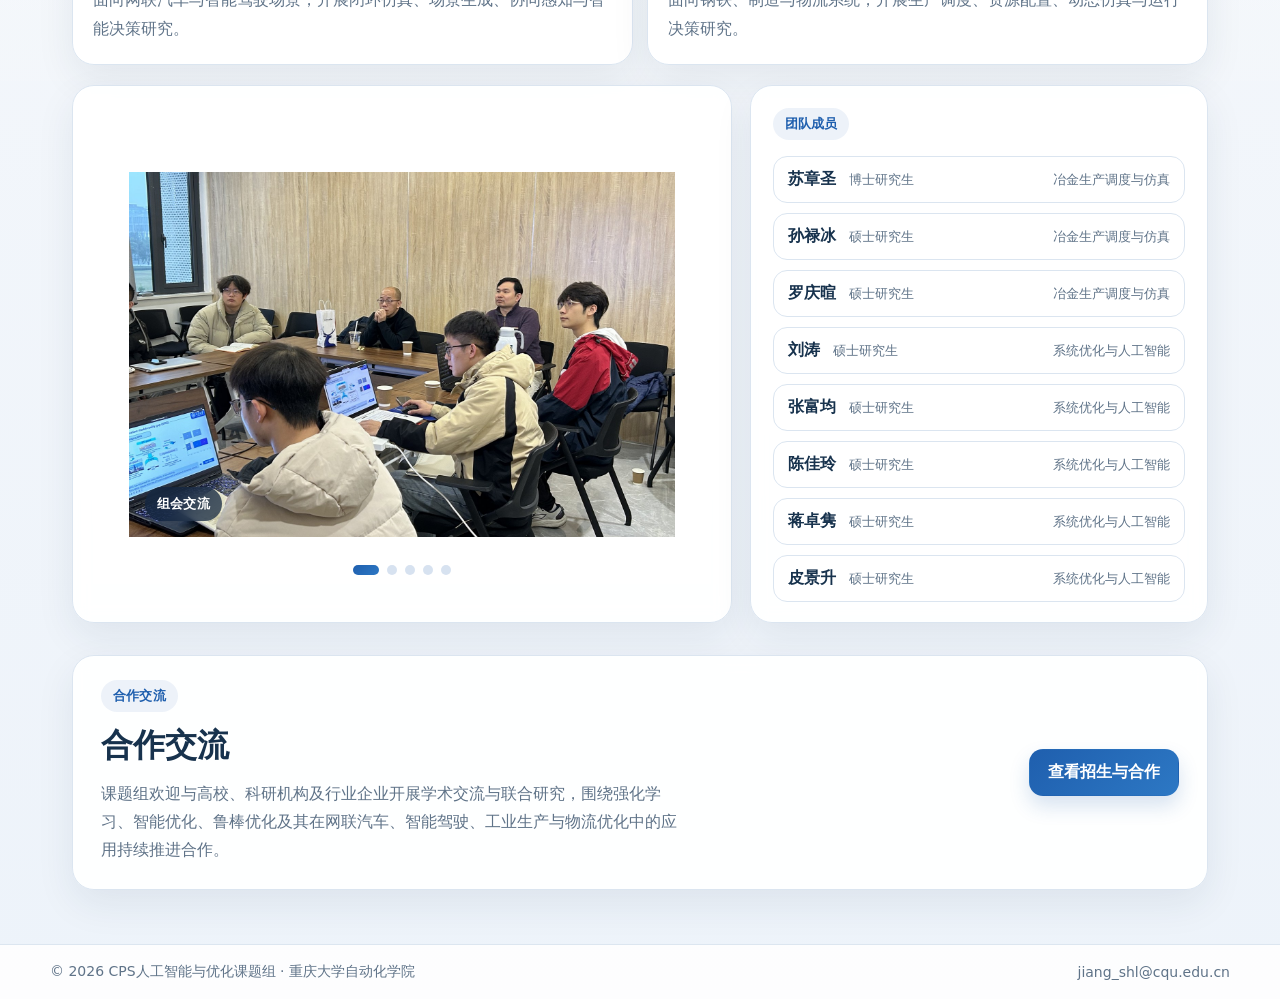
==== commit 27bdd6bf: "Add Tsinghua collaboration news" ====
--- a/index.html
+++ b/index.html
@@ -99,10 +99,10 @@
 <div class="news-strip card-soft reveal">
 <div class="news-strip-head"><span class="section-chip">课题组新闻</span><a class="more-link" href="news.html">更多 &gt;</a></div>
 <div class="news-strip-list">
+<a class="news-strip-item" href="news.html#news-2026-tsinghua-project"><span class="news-strip-year">2026</span><span>课题组与清华大学达成合作研究科研项目</span></a>
 <a class="news-strip-item" href="news.html#news-2026-iwos"><span class="news-strip-year">2026</span><span>苏章圣与蒋卓隽参加第九届智能优化与调度学术会议</span></a>
 <a class="news-strip-item" href="news.html#news-2026-swevo"><span class="news-strip-year">2026</span><span>罗庆暄在 Swarm and Evolutionary Computation 发表论文</span></a>
 <a class="news-strip-item" href="news.html#news-2025-huawei-cup"><span class="news-strip-year">2025</span><span>罗庆暄、苏章圣、孙禄冰获全国三等奖</span></a>
-<a class="news-strip-item" href="news.html#news-2025-cta"><span class="news-strip-year">2025</span><span>苏章圣在 控制理论与应用 发表论文</span></a>
 </div>
 </div>
 </div>
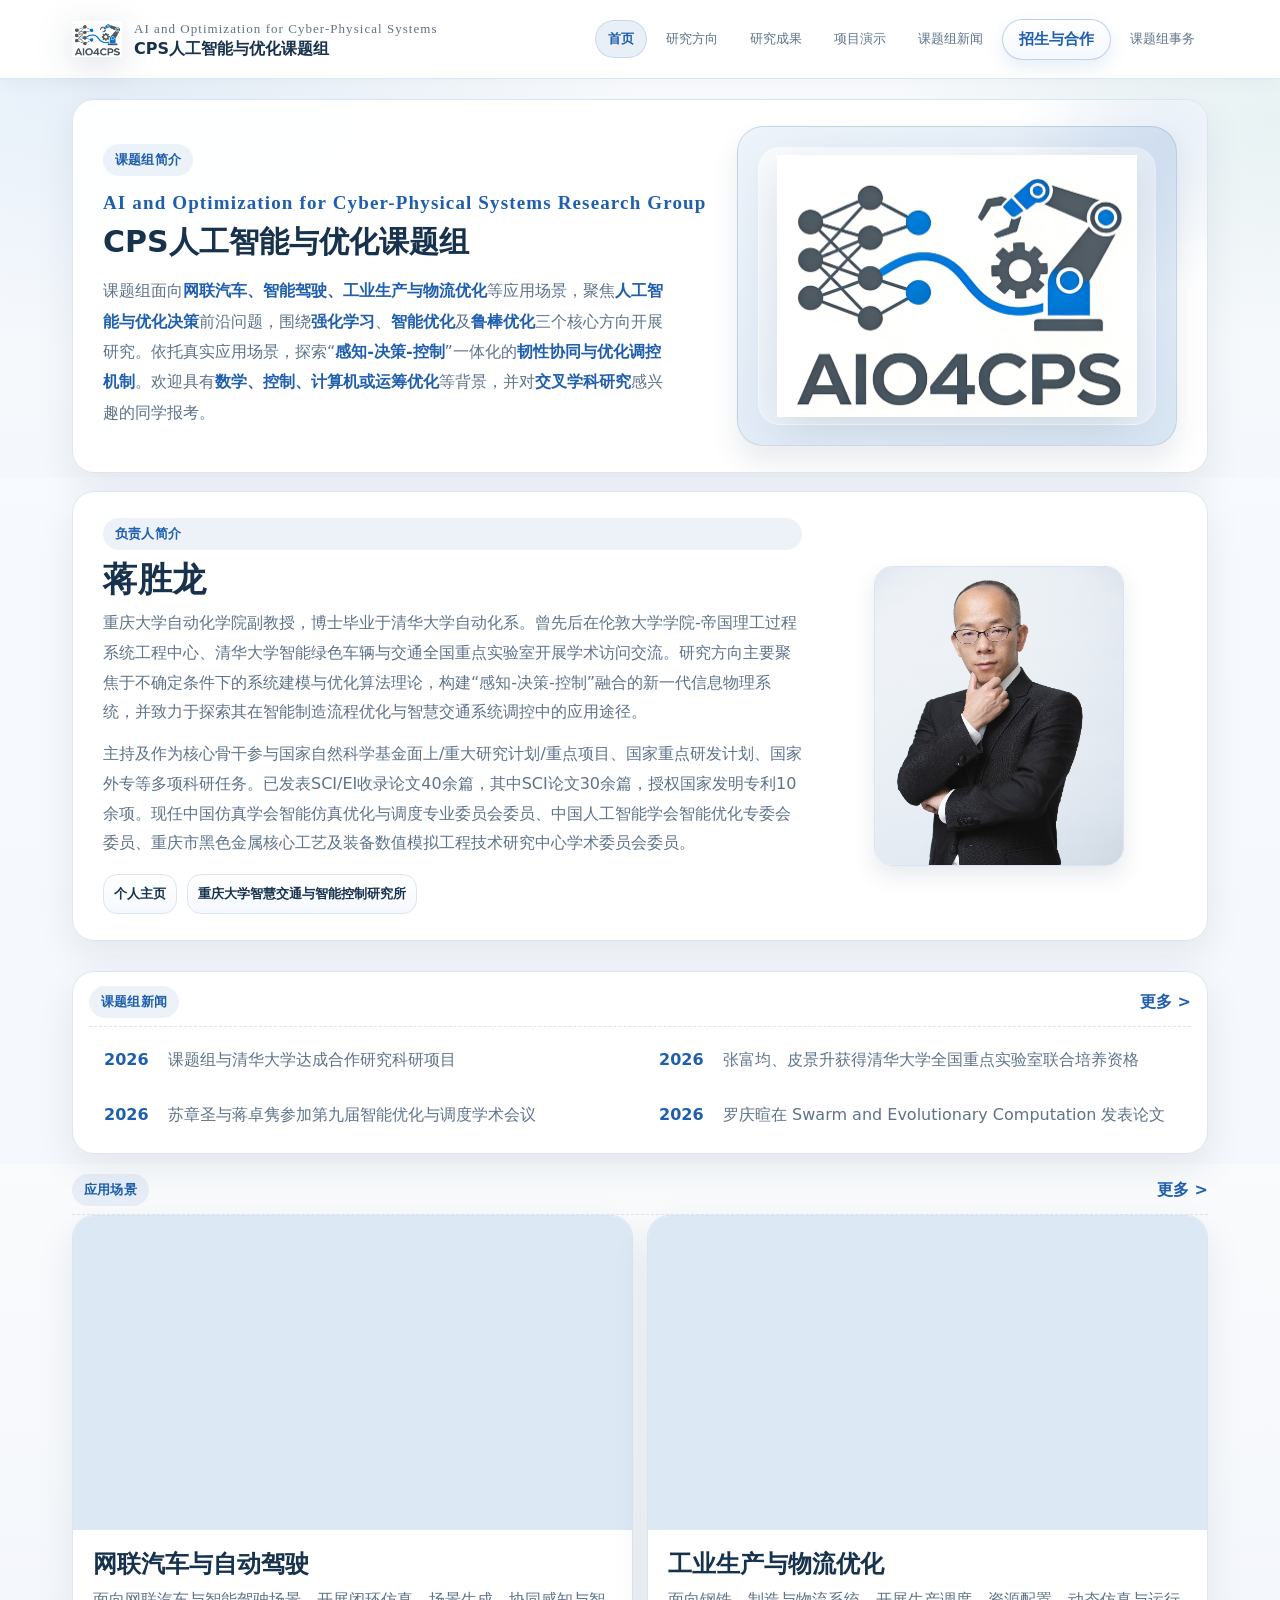
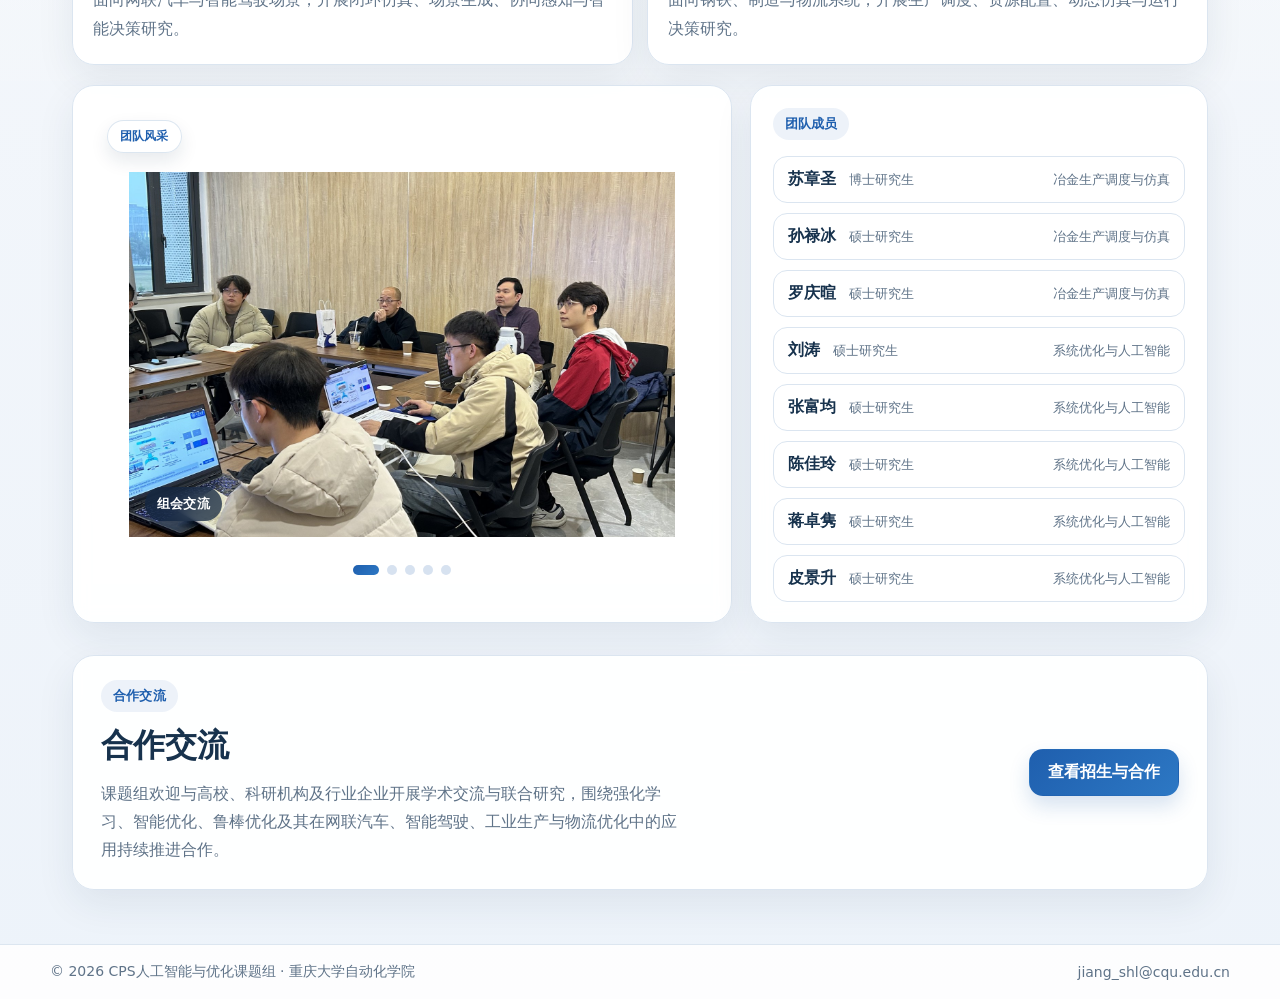
==== commit 5d2bfc40: "Add joint training news" ====
--- a/index.html
+++ b/index.html
@@ -100,9 +100,9 @@
 <div class="news-strip-head"><span class="section-chip">课题组新闻</span><a class="more-link" href="news.html">更多 &gt;</a></div>
 <div class="news-strip-list">
 <a class="news-strip-item" href="news.html#news-2026-tsinghua-project"><span class="news-strip-year">2026</span><span>课题组与清华大学达成合作研究科研项目</span></a>
+<a class="news-strip-item" href="news.html#news-2026-tsinghua-joint-training"><span class="news-strip-year">2026</span><span>张富均、皮景升获得清华大学全国重点实验室联合培养资格</span></a>
 <a class="news-strip-item" href="news.html#news-2026-iwos"><span class="news-strip-year">2026</span><span>苏章圣与蒋卓隽参加第九届智能优化与调度学术会议</span></a>
 <a class="news-strip-item" href="news.html#news-2026-swevo"><span class="news-strip-year">2026</span><span>罗庆暄在 Swarm and Evolutionary Computation 发表论文</span></a>
-<a class="news-strip-item" href="news.html#news-2025-huawei-cup"><span class="news-strip-year">2025</span><span>罗庆暄、苏章圣、孙禄冰获全国三等奖</span></a>
 </div>
 </div>
 </div>
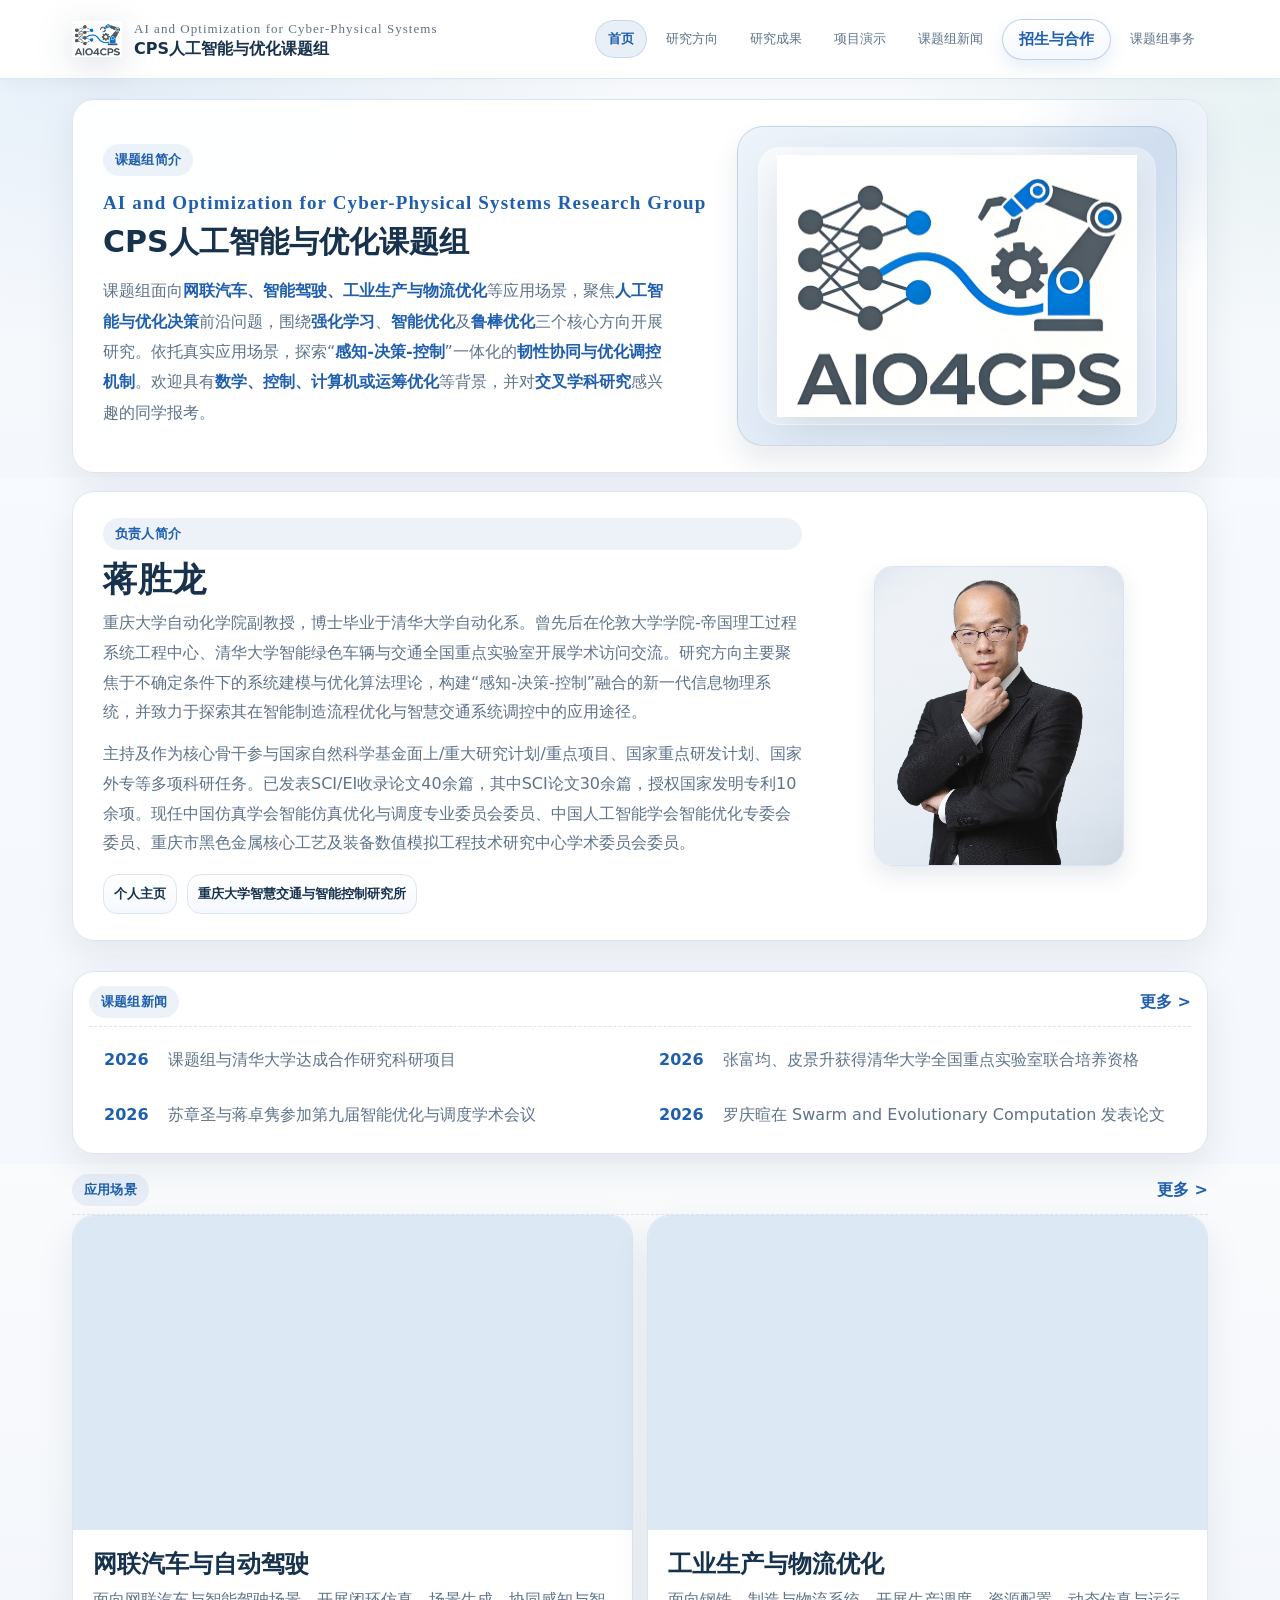
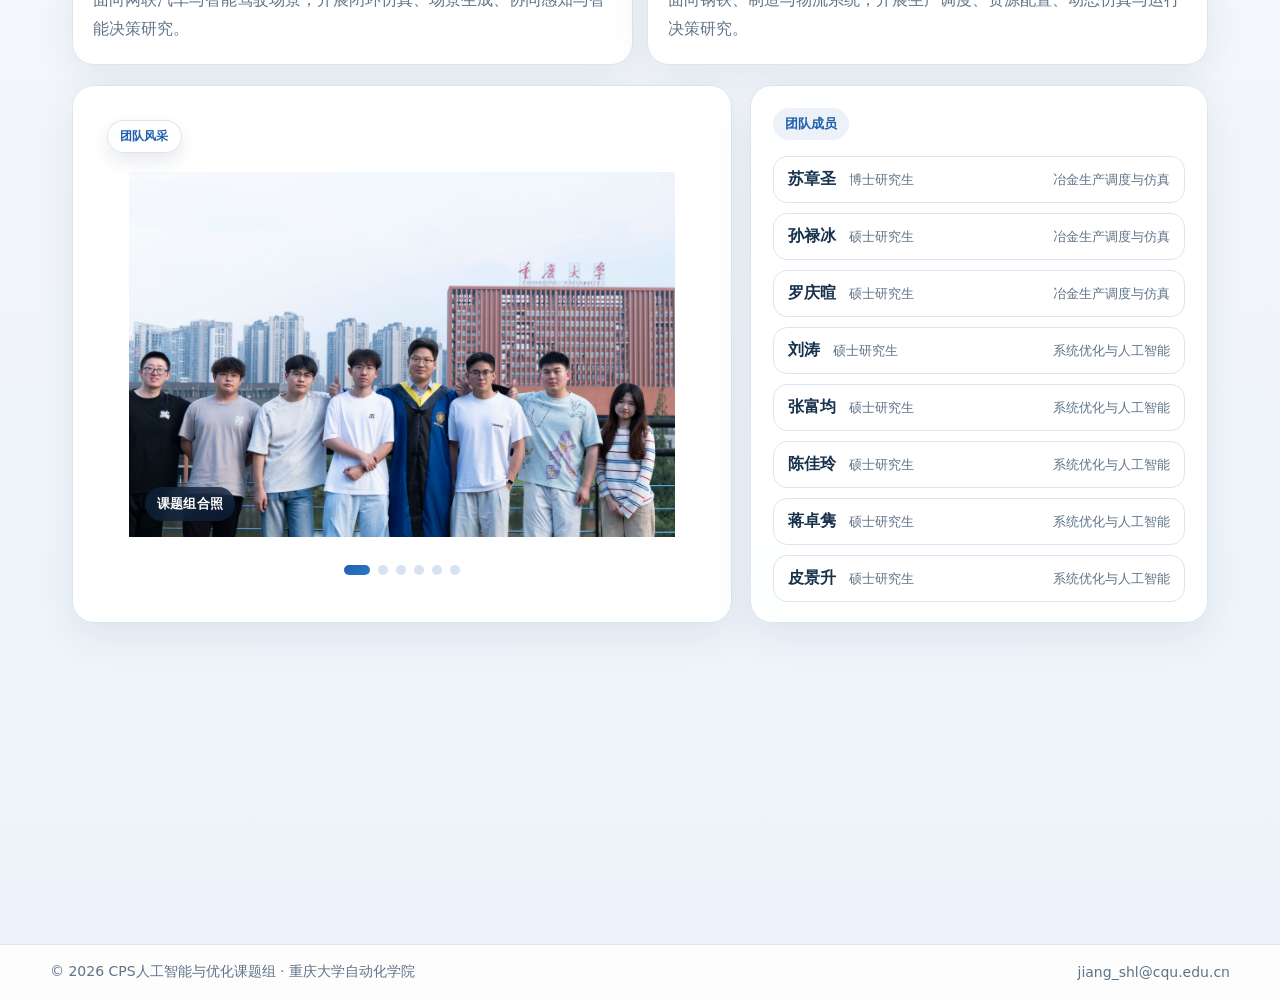
==== commit de76d8df: "Add new team gallery photo" ====
--- a/index.html
+++ b/index.html
@@ -136,6 +136,9 @@
 <div class="team-vibes-grid">
 <div class="team-gallery card-soft reveal" data-carousel="" data-interval="4200">
 <div class="team-gallery-stage"><span class="team-gallery-chip">团队风采</span><figure aria-hidden="false" class="team-gallery-slide active" data-carousel-slide="">
+<img alt="课题组合照" loading="lazy" src="assets/img/team-photo-2026-group.jpg"/>
+<figcaption>课题组合照</figcaption>
+</figure><figure aria-hidden="true" class="team-gallery-slide" data-carousel-slide="">
 <img alt="组会交流" loading="lazy" src="assets/img/team-photo-1.jpg"/>
 <figcaption>组会交流</figcaption>
 </figure><figure aria-hidden="true" class="team-gallery-slide" data-carousel-slide="">
@@ -151,7 +154,7 @@
 <img alt="户外活动" loading="lazy" src="assets/img/team-photo-5.jpg"/>
 <figcaption>户外活动</figcaption>
 </figure></div>
-<div class="team-gallery-dots" role="tablist" aria-label="团队风采图片切换"><button aria-label="查看组会交流" aria-selected="true" class="team-gallery-dot active" data-carousel-dot="" role="tab" type="button"></button><button aria-label="查看学术讨论" aria-selected="false" class="team-gallery-dot" data-carousel-dot="" role="tab" type="button"></button><button aria-label="查看参加学术报告" aria-selected="false" class="team-gallery-dot" data-carousel-dot="" role="tab" type="button"></button><button aria-label="查看学术会议" aria-selected="false" class="team-gallery-dot" data-carousel-dot="" role="tab" type="button"></button><button aria-label="查看户外活动" aria-selected="false" class="team-gallery-dot" data-carousel-dot="" role="tab" type="button"></button></div>
+<div class="team-gallery-dots" role="tablist" aria-label="团队风采图片切换"><button aria-label="查看课题组合照" aria-selected="true" class="team-gallery-dot active" data-carousel-dot="" role="tab" type="button"></button><button aria-label="查看组会交流" aria-selected="false" class="team-gallery-dot" data-carousel-dot="" role="tab" type="button"></button><button aria-label="查看学术讨论" aria-selected="false" class="team-gallery-dot" data-carousel-dot="" role="tab" type="button"></button><button aria-label="查看参加学术报告" aria-selected="false" class="team-gallery-dot" data-carousel-dot="" role="tab" type="button"></button><button aria-label="查看学术会议" aria-selected="false" class="team-gallery-dot" data-carousel-dot="" role="tab" type="button"></button><button aria-label="查看户外活动" aria-selected="false" class="team-gallery-dot" data-carousel-dot="" role="tab" type="button"></button></div>
 </div>
 <div class="team-side-stack">
 <article class="team-side-card card-soft reveal">
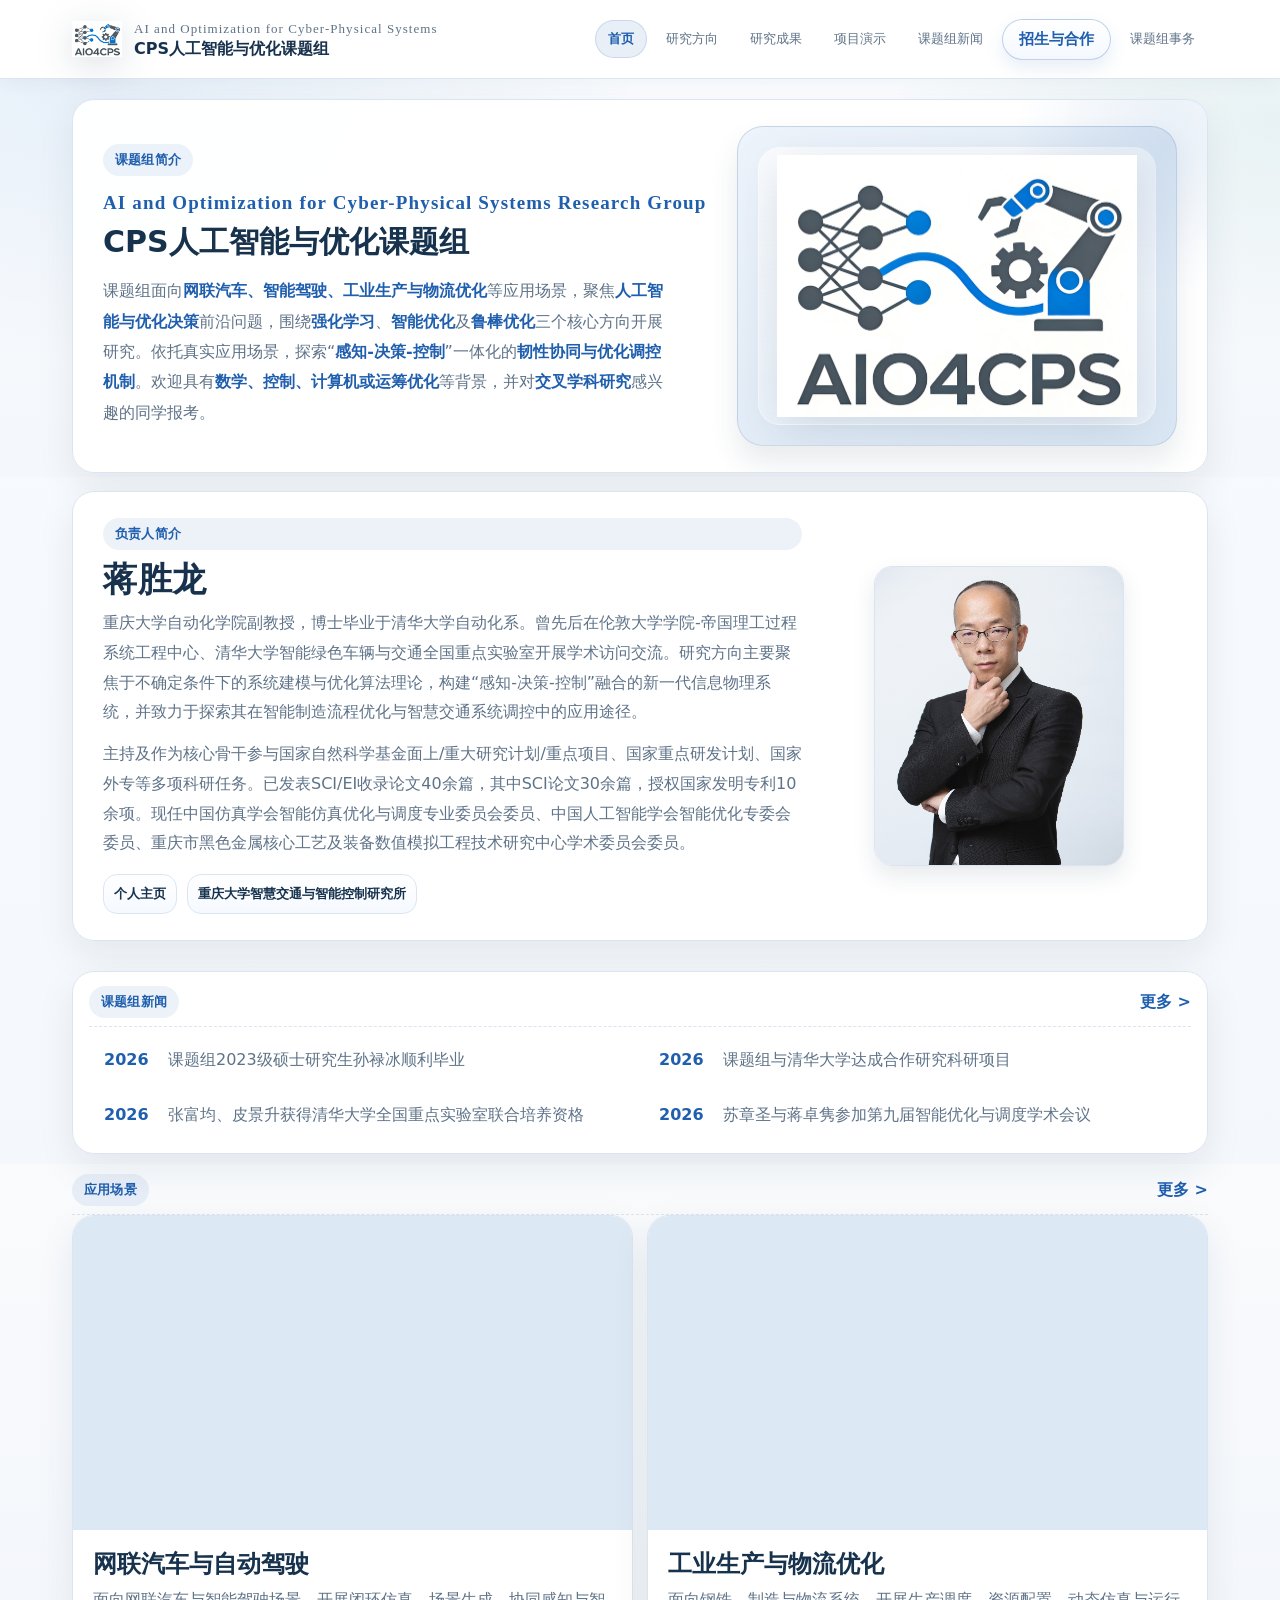
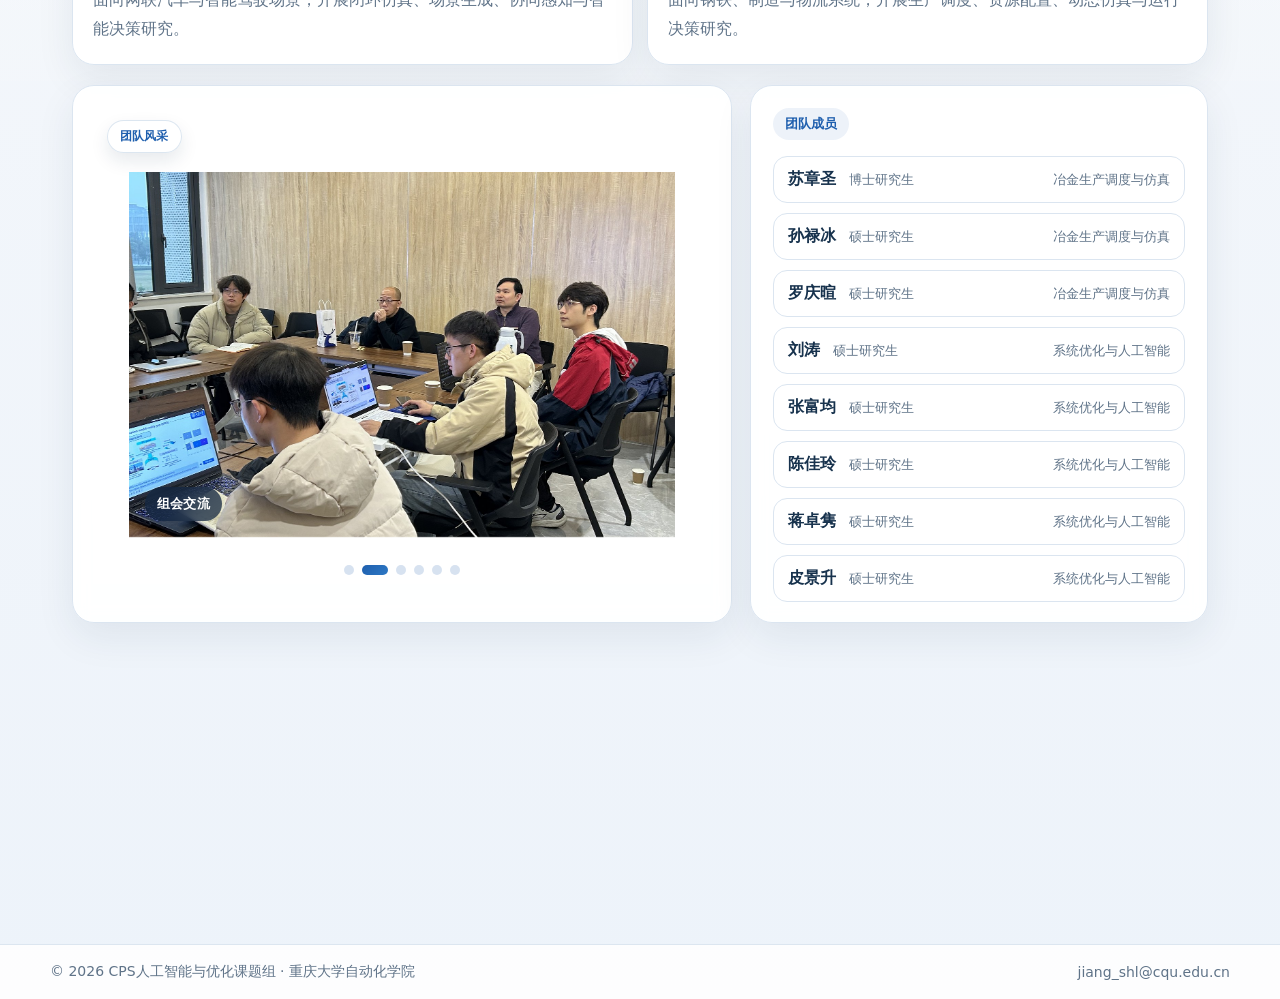
==== commit d05713c5: "Add Sun Lubing graduation news" ====
--- a/index.html
+++ b/index.html
@@ -99,10 +99,10 @@
 <div class="news-strip card-soft reveal">
 <div class="news-strip-head"><span class="section-chip">课题组新闻</span><a class="more-link" href="news.html">更多 &gt;</a></div>
 <div class="news-strip-list">
+<a class="news-strip-item" href="news.html#news-2026-sun-lubing-graduation"><span class="news-strip-year">2026</span><span>课题组2023级硕士研究生孙禄冰顺利毕业</span></a>
 <a class="news-strip-item" href="news.html#news-2026-tsinghua-project"><span class="news-strip-year">2026</span><span>课题组与清华大学达成合作研究科研项目</span></a>
 <a class="news-strip-item" href="news.html#news-2026-tsinghua-joint-training"><span class="news-strip-year">2026</span><span>张富均、皮景升获得清华大学全国重点实验室联合培养资格</span></a>
 <a class="news-strip-item" href="news.html#news-2026-iwos"><span class="news-strip-year">2026</span><span>苏章圣与蒋卓隽参加第九届智能优化与调度学术会议</span></a>
-<a class="news-strip-item" href="news.html#news-2026-swevo"><span class="news-strip-year">2026</span><span>罗庆暄在 Swarm and Evolutionary Computation 发表论文</span></a>
 </div>
 </div>
 </div>
--- a/assets/css/styles.css
+++ b/assets/css/styles.css
@@ -170,6 +170,8 @@
 .news-photo-grid{display:grid;grid-template-columns:repeat(4,minmax(0,1fr));gap:10px;margin-top:12px}
 .news-photo-grid figure{margin:0;overflow:hidden;border:1px solid var(--line);border-radius:10px;background:#fff}
 .news-photo-grid img{width:100%;aspect-ratio:4/3;object-fit:cover;display:block}
+.news-photo-grid.news-photo-grid-single{grid-template-columns:minmax(0,1fr);max-width:860px}
+.news-photo-grid.news-photo-grid-single img{aspect-ratio:16/9}
 .news-photo-grid figcaption{padding:7px 9px;color:var(--muted);font-size:12px;font-weight:700}
 .coop-grid-modern{align-items:stretch}
 .spaced-list{margin-top:16px}
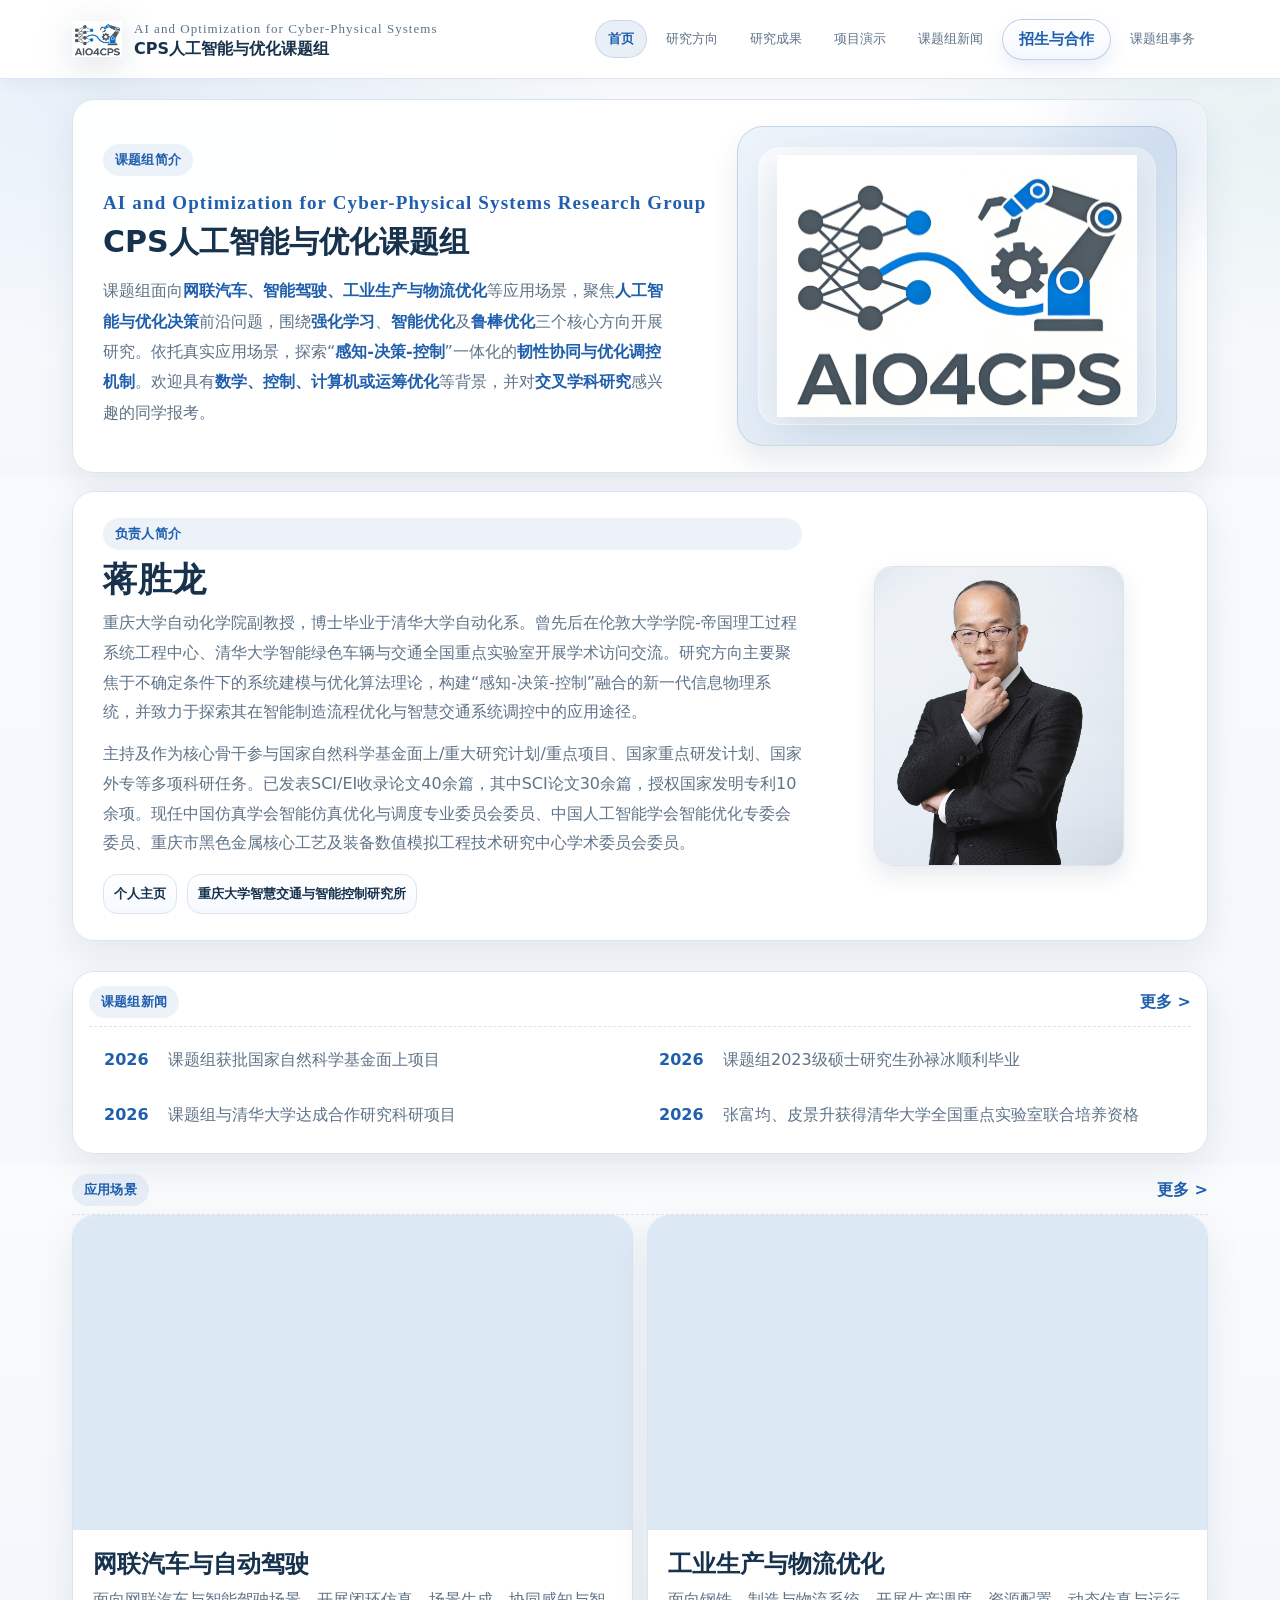
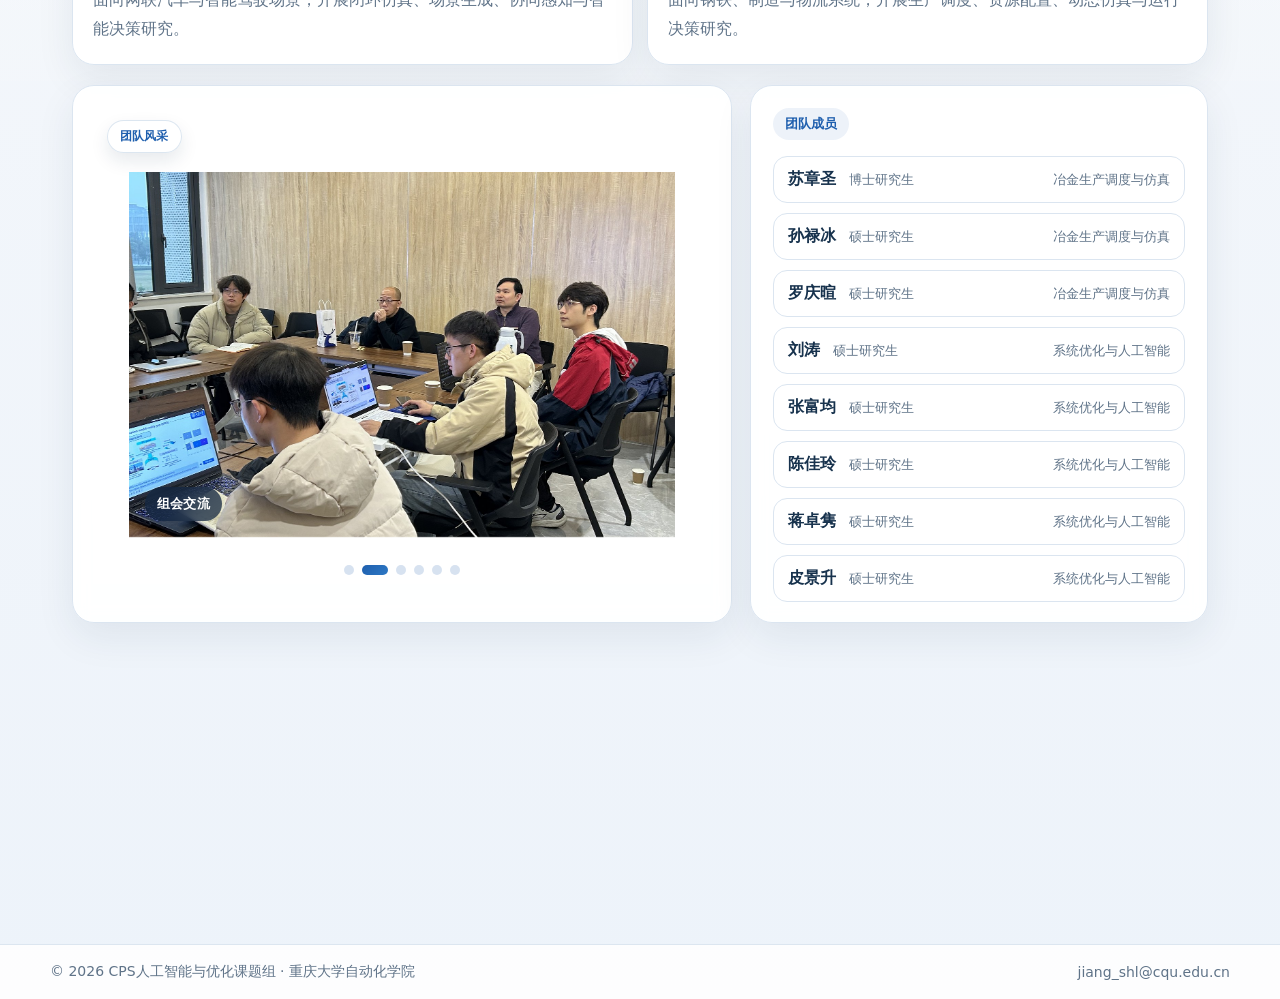
==== commit ae0769d1: "Add NSFC project news" ====
--- a/index.html
+++ b/index.html
@@ -99,10 +99,10 @@
 <div class="news-strip card-soft reveal">
 <div class="news-strip-head"><span class="section-chip">课题组新闻</span><a class="more-link" href="news.html">更多 &gt;</a></div>
 <div class="news-strip-list">
+<a class="news-strip-item" href="news.html#news-2026-nsfc-project"><span class="news-strip-year">2026</span><span>课题组获批国家自然科学基金面上项目</span></a>
 <a class="news-strip-item" href="news.html#news-2026-sun-lubing-graduation"><span class="news-strip-year">2026</span><span>课题组2023级硕士研究生孙禄冰顺利毕业</span></a>
 <a class="news-strip-item" href="news.html#news-2026-tsinghua-project"><span class="news-strip-year">2026</span><span>课题组与清华大学达成合作研究科研项目</span></a>
 <a class="news-strip-item" href="news.html#news-2026-tsinghua-joint-training"><span class="news-strip-year">2026</span><span>张富均、皮景升获得清华大学全国重点实验室联合培养资格</span></a>
-<a class="news-strip-item" href="news.html#news-2026-iwos"><span class="news-strip-year">2026</span><span>苏章圣与蒋卓隽参加第九届智能优化与调度学术会议</span></a>
 </div>
 </div>
 </div>
